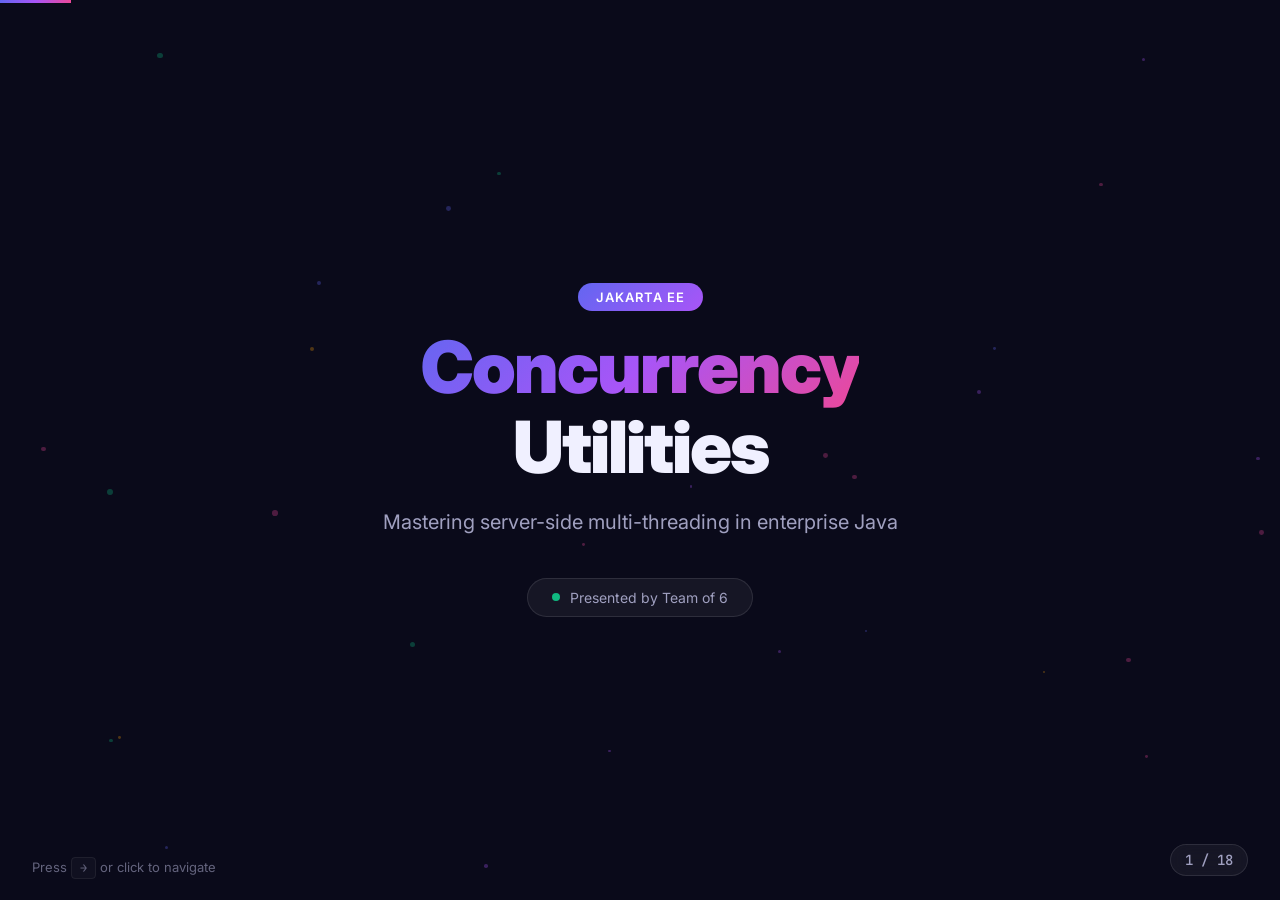
==== presentation/index.html @ 1af5ee8b "version2" ====
<!DOCTYPE html>
<html lang="en">
<head>
    <meta charset="UTF-8">
    <meta name="viewport" content="width=device-width, initial-scale=1.0">
    <title>Jakarta Concurrency Utilities — Presentation</title>
    <link href="https://fonts.googleapis.com/css2?family=Inter:wght@300;400;500;600;700;800;900&family=JetBrains+Mono:wght@400;500;600&display=swap" rel="stylesheet">
    <link rel="stylesheet" href="styles.css">
</head>
<body>

<!-- ========== SLIDE NAVIGATION ========== -->
<div class="progress-bar" id="progressBar"></div>
<div class="slide-counter" id="slideCounter">1 / 18</div>
<div class="nav-hint" id="navHint">Press <kbd>→</kbd> or click to navigate</div>

<!-- ========== SLIDES CONTAINER ========== -->
<div class="slides-wrapper" id="slidesWrapper">

    <!-- ==================== SLIDE 1: TITLE ==================== -->
    <section class="slide slide-title active" data-bg="dark">
        <div class="particle-bg" id="particles"></div>
        <div class="slide-content center-content">
            <div class="badge animate-pop">Jakarta EE</div>
            <h1 class="hero-title animate-slide-up">
                <span class="gradient-text">Concurrency</span>
                <br>Utilities
            </h1>
            <p class="subtitle animate-fade-in">Mastering server-side multi-threading in enterprise Java</p>
            <div class="team-badge animate-fade-in-delay">
                <span class="pulse-dot"></span>
                Presented by Team of 6
            </div>
        </div>
    </section>

    <!-- ==================== SLIDE 2: AGENDA ==================== -->
    <section class="slide" data-bg="dark">
        <div class="slide-content">
            <h2 class="section-title">📋 What We'll Cover Today</h2>
            <div class="agenda-grid">
                <div class="agenda-item" style="--delay: 0.1s">
                    <div class="agenda-number">01</div>
                    <div class="agenda-text">
                        <strong>Introduction</strong>
                        <span>Why Jakarta Concurrency?</span>
                    </div>
                </div>
                <div class="agenda-item" style="--delay: 0.2s">
                    <div class="agenda-number">02</div>
                    <div class="agenda-text">
                        <strong>ManagedExecutorService</strong>
                        <span>Controlled async execution</span>
                    </div>
                </div>
                <div class="agenda-item" style="--delay: 0.3s">
                    <div class="agenda-number">03</div>
                    <div class="agenda-text">
                        <strong>ManagedScheduledExecutorService</strong>
                        <span>Scheduled & periodic tasks</span>
                    </div>
                </div>
                <div class="agenda-item" style="--delay: 0.4s">
                    <div class="agenda-number">04</div>
                    <div class="agenda-text">
                        <strong>Async & Scheduled Tasks</strong>
                        <span>Real patterns & examples</span>
                    </div>
                </div>
                <div class="agenda-item" style="--delay: 0.5s">
                    <div class="agenda-number">05</div>
                    <div class="agenda-text">
                        <strong>Secure Thread Management</strong>
                        <span>Safety on the server</span>
                    </div>
                </div>
                <div class="agenda-item" style="--delay: 0.6s">
                    <div class="agenda-number">06</div>
                    <div class="agenda-text">
                        <strong>Use Cases</strong>
                        <span>Batch, notifications & more</span>
                    </div>
                </div>
            </div>
        </div>
    </section>

    <!-- ==================== SLIDE 3: THE PROBLEM ==================== -->
    <section class="slide" data-bg="gradient-red">
        <div class="slide-content center-content">
            <div class="emoji-large">🚫</div>
            <h2 class="section-title">The Problem</h2>
            <div class="callout-box danger">
                <h3>Why can't we just use <code>new Thread()</code>?</h3>
                <p>In a Jakarta EE server, creating raw threads is <strong>dangerous</strong>. The server has no control over them — no security context, no transaction propagation, no lifecycle management.</p>
            </div>
            <div class="comparison-row">
                <div class="comparison-card bad">
                    <div class="card-icon">💀</div>
                    <h4>Raw Threads</h4>
                    <ul>
                        <li>No security context</li>
                        <li>No JNDI access</li>
                        <li>Memory leaks</li>
                        <li>Uncontrolled lifecycle</li>
                    </ul>
                </div>
                <div class="comparison-card good">
                    <div class="card-icon">✅</div>
                    <h4>Jakarta Concurrency</h4>
                    <ul>
                        <li>Container-managed</li>
                        <li>Context propagation</li>
                        <li>Secure & monitored</li>
                        <li>Resource pooling</li>
                    </ul>
                </div>
            </div>
        </div>
    </section>

    <!-- ==================== SLIDE 4: WHAT IS JAKARTA CONCURRENCY ==================== -->
    <section class="slide" data-bg="dark">
        <div class="slide-content">
            <div class="badge">Section 01</div>
            <h2 class="section-title">What is Jakarta Concurrency?</h2>
            <div class="info-grid">
                <div class="info-card glass">
                    <div class="card-icon">📦</div>
                    <h3>Part of Jakarta EE</h3>
                    <p>A standardized API (formerly JSR 236) that provides concurrency utilities specifically designed for enterprise server applications.</p>
                </div>
                <div class="info-card glass">
                    <div class="card-icon">🧵</div>
                    <h3>Container-Managed</h3>
                    <p>All threads are created and supervised by the application server. The container controls thread pools, lifecycle, and context propagation.</p>
                </div>
                <div class="info-card glass">
                    <div class="card-icon">🔗</div>
                    <h3>Context-Aware</h3>
                    <p>Threads automatically inherit the security context, JNDI namespace, class loader, and other enterprise contexts from the calling thread.</p>
                </div>
            </div>
            <div class="key-point">
                <span class="key-icon">💡</span>
                <span>Think of it as <strong>java.util.concurrent</strong> — but redesigned for enterprise servers.</span>
            </div>
        </div>
    </section>

    <!-- ==================== SLIDE 5: THE 4 MAIN COMPONENTS ==================== -->
    <section class="slide" data-bg="dark">
        <div class="slide-content">
            <h2 class="section-title">The 4 Core Managed Objects</h2>
            <div class="four-grid">
                <div class="component-card" style="--accent: #6366f1">
                    <div class="component-icon">⚡</div>
                    <h3>ManagedExecutorService</h3>
                    <p>Submit async tasks (Runnable / Callable)</p>
                </div>
                <div class="component-card" style="--accent: #f59e0b">
                    <div class="component-icon">⏰</div>
                    <h3>ManagedScheduledExecutorService</h3>
                    <p>Schedule tasks with delays or at fixed rates</p>
                </div>
                <div class="component-card" style="--accent: #10b981">
                    <div class="component-icon">🏭</div>
                    <h3>ManagedThreadFactory</h3>
                    <p>Create container-managed threads</p>
                </div>
                <div class="component-card" style="--accent: #ec4899">
                    <div class="component-icon">🧩</div>
                    <h3>ContextService</h3>
                    <p>Capture & propagate contexts to threads</p>
                </div>
            </div>
        </div>
    </section>

    <!-- ==================== SLIDE 6: ManagedExecutorService EXPLAINED ==================== -->
    <section class="slide" data-bg="gradient-blue">
        <div class="slide-content">
            <div class="badge">Section 02</div>
            <h2 class="section-title">ManagedExecutorService</h2>
            <div class="split-layout">
                <div class="split-left">
                    <h3>📖 What is it?</h3>
                    <p>A managed version of <code>java.util.concurrent.ExecutorService</code> that the container provides. It executes tasks asynchronously while preserving the enterprise context.</p>
                    <div class="feature-list">
                        <div class="feature-item"><span class="check">✓</span> Inject with <code>@Resource</code></div>
                        <div class="feature-item"><span class="check">✓</span> Submit Runnable & Callable tasks</div>
                        <div class="feature-item"><span class="check">✓</span> Returns <code>Future&lt;T&gt;</code> for results</div>
                        <div class="feature-item"><span class="check">✓</span> Container handles thread lifecycle</div>
                    </div>
                </div>
                <div class="split-right">
                    <div class="code-window">
                        <div class="code-header">
                            <span class="dot red"></span>
                            <span class="dot yellow"></span>
                            <span class="dot green"></span>
                            <span class="code-title">OrderService.java</span>
                        </div>
                        <pre><code><span class="kw">@Stateless</span>
<span class="kw">public class</span> <span class="cls">OrderService</span> {

  <span class="kw">@Resource</span>
  <span class="typ">ManagedExecutorService</span> executor;

  <span class="kw">public void</span> <span class="fn">placeOrder</span>(<span class="typ">Order</span> order) {
    <span class="cmt">// Save order synchronously</span>
    orderRepo.save(order);

    <span class="cmt">// Fire-and-forget email</span>
    executor.<span class="fn">submit</span>(() -> {
      emailService.<span class="fn">send</span>(
        order.getEmail(),
        <span class="str">"Order Confirmed! 🎉"</span>
      );
    });
  }
}</code></pre>
                    </div>
                </div>
            </div>
        </div>
    </section>

    <!-- ==================== SLIDE 7: CREATIVE EXAMPLE - PIZZA TRACKER ==================== -->
    <section class="slide" data-bg="dark">
        <div class="slide-content">
            <h2 class="section-title">🍕 Creative Example: Pizza Order Tracker</h2>
            <p class="slide-subtitle">Imagine a pizza delivery app — when a customer orders, multiple things happen <em>at the same time</em>:</p>
            <div class="pipeline-visual">
                <div class="pipeline-step" style="--step-color: #f59e0b">
                    <div class="step-icon">🧾</div>
                    <div class="step-label">Save Order</div>
                    <div class="step-type">Main Thread</div>
                </div>
                <div class="pipeline-arrow">→</div>
                <div class="pipeline-step" style="--step-color: #6366f1">
                    <div class="step-icon">📧</div>
                    <div class="step-label">Send Email</div>
                    <div class="step-type">Async Thread 1</div>
                </div>
                <div class="pipeline-step" style="--step-color: #10b981">
                    <div class="step-icon">📱</div>
                    <div class="step-label">Push Notification</div>
                    <div class="step-type">Async Thread 2</div>
                </div>
                <div class="pipeline-step" style="--step-color: #ec4899">
                    <div class="step-icon">🧑‍🍳</div>
                    <div class="step-label">Notify Kitchen</div>
                    <div class="step-type">Async Thread 3</div>
                </div>
            </div>
            <div class="code-window small">
                <div class="code-header">
                    <span class="dot red"></span><span class="dot yellow"></span><span class="dot green"></span>
                    <span class="code-title">PizzaOrderService.java</span>
                </div>
                <pre><code><span class="kw">@Resource</span> <span class="typ">ManagedExecutorService</span> executor;

<span class="kw">public void</span> <span class="fn">orderPizza</span>(<span class="typ">PizzaOrder</span> pizza) {
    orderRepo.<span class="fn">save</span>(pizza);  <span class="cmt">// ← synchronous</span>

    executor.<span class="fn">submit</span>(() -> emailService.<span class="fn">send</span>(pizza));     <span class="cmt">// 📧 async</span>
    executor.<span class="fn">submit</span>(() -> pushService.<span class="fn">notify</span>(pizza));    <span class="cmt">// 📱 async</span>
    executor.<span class="fn">submit</span>(() -> kitchenDisplay.<span class="fn">show</span>(pizza));  <span class="cmt">// 🧑‍🍳 async</span>
}</code></pre>
            </div>
        </div>
    </section>

    <!-- ==================== SLIDE 8: ManagedScheduledExecutorService ==================== -->
    <section class="slide" data-bg="gradient-purple">
        <div class="slide-content">
            <div class="badge">Section 03</div>
            <h2 class="section-title">ManagedScheduledExecutorService</h2>
            <div class="split-layout">
                <div class="split-left">
                    <h3>📖 What is it?</h3>
                    <p>Extends <code>ManagedExecutorService</code> to add scheduling capabilities. You can run tasks after a delay or repeat them at fixed intervals — all container-managed.</p>
                    <div class="feature-list">
                        <div class="feature-item"><span class="check">✓</span> <code>schedule()</code> — run once after delay</div>
                        <div class="feature-item"><span class="check">✓</span> <code>scheduleAtFixedRate()</code> — repeat every N units</div>
                        <div class="feature-item"><span class="check">✓</span> <code>scheduleWithFixedDelay()</code> — delay between runs</div>
                        <div class="feature-item"><span class="check">✓</span> Returns <code>ScheduledFuture&lt;T&gt;</code></div>
                    </div>
                </div>
                <div class="split-right">
                    <div class="code-window">
                        <div class="code-header">
                            <span class="dot red"></span><span class="dot yellow"></span><span class="dot green"></span>
                            <span class="code-title">HealthCheckService.java</span>
                        </div>
                        <pre><code><span class="kw">@Singleton</span>
<span class="kw">@Startup</span>
<span class="kw">public class</span> <span class="cls">HealthCheckService</span> {

  <span class="kw">@Resource</span>
  <span class="typ">ManagedScheduledExecutorService</span>
      scheduler;

  <span class="kw">@PostConstruct</span>
  <span class="kw">public void</span> <span class="fn">init</span>() {
    scheduler.<span class="fn">scheduleAtFixedRate</span>(
      () -> {
        <span class="typ">boolean</span> ok = db.<span class="fn">ping</span>();
        log.<span class="fn">info</span>(<span class="str">"DB alive: "</span> + ok);
      },
      <span class="num">0</span>, <span class="num">30</span>, <span class="typ">TimeUnit</span>.SECONDS
    );
  }
}</code></pre>
                    </div>
                </div>
            </div>
        </div>
    </section>

    <!-- ==================== SLIDE 9: CREATIVE EXAMPLE - STOCK TICKER ==================== -->
    <section class="slide" data-bg="dark">
        <div class="slide-content">
            <h2 class="section-title">📈 Creative Example: Real-Time Stock Ticker</h2>
            <p class="slide-subtitle">Imagine building a stock price dashboard that refreshes every 5 seconds:</p>
            <div class="ticker-demo">
                <div class="ticker-row">
                    <span class="ticker-symbol">AAPL</span>
                    <span class="ticker-price up">$189.42</span>
                    <span class="ticker-change up">▲ +2.31%</span>
                </div>
                <div class="ticker-row">
                    <span class="ticker-symbol">GOOGL</span>
                    <span class="ticker-price down">$141.80</span>
                    <span class="ticker-change down">▼ -0.45%</span>
                </div>
                <div class="ticker-row">
                    <span class="ticker-symbol">MSFT</span>
                    <span class="ticker-price up">$378.91</span>
                    <span class="ticker-change up">▲ +1.12%</span>
                </div>
            </div>
            <div class="code-window small">
                <div class="code-header">
                    <span class="dot red"></span><span class="dot yellow"></span><span class="dot green"></span>
                    <span class="code-title">StockTickerService.java</span>
                </div>
                <pre><code><span class="kw">@Resource</span> <span class="typ">ManagedScheduledExecutorService</span> scheduler;

<span class="kw">@PostConstruct</span>
<span class="kw">public void</span> <span class="fn">startTicker</span>() {
    scheduler.<span class="fn">scheduleAtFixedRate</span>(() -> {
        <span class="typ">List</span>&lt;<span class="typ">StockPrice</span>&gt; prices = stockApi.<span class="fn">fetchLatest</span>();
        wsEndpoint.<span class="fn">broadcastToClients</span>(prices);  <span class="cmt">// Push via WebSocket</span>
    }, <span class="num">0</span>, <span class="num">5</span>, <span class="typ">TimeUnit</span>.SECONDS);  <span class="cmt">// ⏰ Every 5 seconds</span>
}</code></pre>
            </div>
        </div>
    </section>

    <!-- ==================== SLIDE 10: ASYNC TASKS ==================== -->
    <section class="slide" data-bg="gradient-green">
        <div class="slide-content">
            <div class="badge">Section 04</div>
            <h2 class="section-title">Asynchronous Tasks</h2>
            <div class="concept-visual">
                <div class="concept-box">
                    <h3>🔥 Fire-and-Forget</h3>
                    <p>Submit a task and don't wait for the result. Perfect for logging, emails, analytics.</p>
                    <div class="mini-code">
                        <code>executor.<span class="fn">submit</span>(() -> sendEmail());</code>
                    </div>
                </div>
                <div class="concept-box">
                    <h3>📬 Future-Based</h3>
                    <p>Submit a task and get a <code>Future&lt;T&gt;</code> to check the result later.</p>
                    <div class="mini-code">
                        <code><span class="typ">Future</span>&lt;<span class="typ">Report</span>&gt; f = executor.<span class="fn">submit</span>(() -> generateReport());<br><span class="typ">Report</span> r = f.<span class="fn">get</span>();  <span class="cmt">// blocks until ready</span></code>
                    </div>
                </div>
                <div class="concept-box">
                    <h3>🔗 CompletableFuture</h3>
                    <p>Chain multiple async operations in a pipeline.</p>
                    <div class="mini-code">
                        <code>executor.<span class="fn">supplyAsync</span>(() -> fetchData())<br>  .<span class="fn">thenApply</span>(data -> transform(data))<br>  .<span class="fn">thenAccept</span>(result -> save(result));</code>
                    </div>
                </div>
            </div>
        </div>
    </section>

    <!-- ==================== SLIDE 11: SCHEDULED TASKS ==================== -->
    <section class="slide" data-bg="dark">
        <div class="slide-content">
            <h2 class="section-title">⏰ Scheduled Tasks — The Patterns</h2>
            <div class="schedule-patterns">
                <div class="pattern-card">
                    <div class="pattern-header">
                        <span class="pattern-icon">⏳</span>
                        <h3>One-Time Delay</h3>
                    </div>
                    <div class="pattern-timeline">
                        <div class="timeline-point start">Now</div>
                        <div class="timeline-gap">— 10 min delay —</div>
                        <div class="timeline-point end">▶ Execute!</div>
                    </div>
                    <div class="mini-code"><code>scheduler.<span class="fn">schedule</span>(task, <span class="num">10</span>, MINUTES);</code></div>
                </div>
                <div class="pattern-card">
                    <div class="pattern-header">
                        <span class="pattern-icon">🔄</span>
                        <h3>Fixed Rate</h3>
                    </div>
                    <div class="pattern-timeline">
                        <div class="timeline-point start">▶</div>
                        <div class="timeline-gap">30s</div>
                        <div class="timeline-point">▶</div>
                        <div class="timeline-gap">30s</div>
                        <div class="timeline-point">▶</div>
                        <div class="timeline-gap">30s</div>
                        <div class="timeline-point end">▶ …</div>
                    </div>
                    <div class="mini-code"><code>scheduler.<span class="fn">scheduleAtFixedRate</span>(task, <span class="num">0</span>, <span class="num">30</span>, SECONDS);</code></div>
                </div>
                <div class="pattern-card">
                    <div class="pattern-header">
                        <span class="pattern-icon">⏸️</span>
                        <h3>Fixed Delay</h3>
                    </div>
                    <div class="pattern-timeline">
                        <div class="timeline-point start">▶ done</div>
                        <div class="timeline-gap">10s wait</div>
                        <div class="timeline-point">▶ done</div>
                        <div class="timeline-gap">10s wait</div>
                        <div class="timeline-point end">▶ …</div>
                    </div>
                    <div class="mini-code"><code>scheduler.<span class="fn">scheduleWithFixedDelay</span>(task, <span class="num">0</span>, <span class="num">10</span>, SECONDS);</code></div>
                </div>
            </div>
        </div>
    </section>

    <!-- ==================== SLIDE 12: CREATIVE EXAMPLE - SOCIAL MEDIA ==================== -->
    <section class="slide" data-bg="dark">
        <div class="slide-content">
            <h2 class="section-title">💬 Creative Example: Social Media Notifications</h2>
            <p class="slide-subtitle">A social media platform that batches notifications and sends digest emails every hour:</p>
            <div class="social-demo">
                <div class="notification-stack">
                    <div class="notif-item"><span>❤️</span> Alice liked your post</div>
                    <div class="notif-item"><span>💬</span> Bob commented on your photo</div>
                    <div class="notif-item"><span>👤</span> Charlie started following you</div>
                    <div class="notif-item"><span>🔄</span> Diana shared your story</div>
                </div>
                <div class="batch-arrow">📦 Batch every hour →</div>
                <div class="digest-email">
                    <div class="email-header">📧 Your hourly digest</div>
                    <div class="email-body">You have 4 new interactions!</div>
                </div>
            </div>
            <div class="code-window small">
                <div class="code-header">
                    <span class="dot red"></span><span class="dot yellow"></span><span class="dot green"></span>
                    <span class="code-title">NotificationDigestService.java</span>
                </div>
                <pre><code><span class="kw">@Resource</span> <span class="typ">ManagedScheduledExecutorService</span> scheduler;

<span class="kw">@PostConstruct</span>
<span class="kw">public void</span> <span class="fn">init</span>() {
    scheduler.<span class="fn">scheduleAtFixedRate</span>(() -> {
        <span class="typ">Map</span>&lt;<span class="typ">User</span>, <span class="typ">List</span>&lt;<span class="typ">Notification</span>&gt;&gt; pending = notifRepo.<span class="fn">fetchUnsent</span>();
        pending.<span class="fn">forEach</span>((user, notifs) -> {
            emailService.<span class="fn">sendDigest</span>(user, notifs);
            notifRepo.<span class="fn">markAsSent</span>(notifs);
        });
    }, <span class="num">0</span>, <span class="num">1</span>, <span class="typ">TimeUnit</span>.HOURS);
}</code></pre>
            </div>
        </div>
    </section>

    <!-- ==================== SLIDE 13: SECURE THREAD MANAGEMENT ==================== -->
    <section class="slide" data-bg="gradient-orange">
        <div class="slide-content">
            <div class="badge">Section 05</div>
            <h2 class="section-title">🔒 Secure Thread Management</h2>
            <div class="security-visual">
                <div class="security-layer">
                    <h3>What Gets Propagated?</h3>
                    <div class="context-flow">
                        <div class="context-source">
                            <div class="ctx-label">Calling Thread</div>
                            <div class="ctx-items">
                                <span class="ctx-tag security">🔐 Security</span>
                                <span class="ctx-tag jndi">📂 JNDI</span>
                                <span class="ctx-tag classloader">📦 ClassLoader</span>
                                <span class="ctx-tag transaction">💰 Transaction*</span>
                            </div>
                        </div>
                        <div class="flow-arrow">➡️ Auto-propagated ➡️</div>
                        <div class="context-dest">
                            <div class="ctx-label">Managed Thread</div>
                            <div class="ctx-items">
                                <span class="ctx-tag security">🔐 Security ✓</span>
                                <span class="ctx-tag jndi">📂 JNDI ✓</span>
                                <span class="ctx-tag classloader">📦 ClassLoader ✓</span>
                                <span class="ctx-tag transaction dim">💰 New Transaction</span>
                            </div>
                        </div>
                    </div>
                    <div class="note-box">
                        ⚠️ <strong>Note:</strong> Transactions do NOT propagate — each async task gets its own transaction context. This is by design for data integrity!
                    </div>
                </div>
            </div>
        </div>
    </section>

    <!-- ==================== SLIDE 14: CONTEXT SERVICE ==================== -->
    <section class="slide" data-bg="dark">
        <div class="slide-content">
            <h2 class="section-title">🧩 ContextService — Manual Context Capture</h2>
            <p class="slide-subtitle">Sometimes you need to explicitly capture context — for example, when passing lambdas to non-managed executors:</p>
            <div class="split-layout">
                <div class="split-left">
                    <div class="info-card glass">
                        <h3>How it works</h3>
                        <ol class="step-list">
                            <li><strong>Capture</strong> — Create a contextual proxy of your task</li>
                            <li><strong>Pass</strong> — Hand the proxy to any executor</li>
                            <li><strong>Execute</strong> — The proxy restores context before running</li>
                        </ol>
                    </div>
                </div>
                <div class="split-right">
                    <div class="code-window">
                        <div class="code-header">
                            <span class="dot red"></span><span class="dot yellow"></span><span class="dot green"></span>
                            <span class="code-title">ContextExample.java</span>
                        </div>
                        <pre><code><span class="kw">@Resource</span>
<span class="typ">ContextService</span> ctxService;

<span class="kw">public void</span> <span class="fn">process</span>() {
  <span class="typ">Runnable</span> task = () -> {
    <span class="cmt">// needs security context!</span>
    auditLog.<span class="fn">record</span>(
      <span class="str">"Action by: "</span> +
      ctx.<span class="fn">getCallerPrincipal</span>()
    );
  };

  <span class="cmt">// Wrap with context</span>
  <span class="typ">Runnable</span> ctxTask = ctxService
    .<span class="fn">contextualRunnable</span>(task);

  someExternalExecutor
    .<span class="fn">submit</span>(ctxTask); <span class="cmt">// ✅ Safe!</span>
}</code></pre>
                    </div>
                </div>
            </div>
        </div>
    </section>

    <!-- ==================== SLIDE 15: MANAGED THREAD FACTORY ==================== -->
    <section class="slide" data-bg="dark">
        <div class="slide-content">
            <h2 class="section-title">🏭 ManagedThreadFactory</h2>
            <p class="slide-subtitle">Need to create individual threads? Use the factory — it creates container-aware threads:</p>
            <div class="code-window">
                <div class="code-header">
                    <span class="dot red"></span><span class="dot yellow"></span><span class="dot green"></span>
                    <span class="code-title">LongPollingService.java</span>
                </div>
                <pre><code><span class="kw">@Resource</span>
<span class="typ">ManagedThreadFactory</span> threadFactory;

<span class="kw">public void</span> <span class="fn">startLongPolling</span>() {
    <span class="typ">Thread</span> pollingThread = threadFactory.<span class="fn">newThread</span>(() -> {
        <span class="kw">while</span> (!Thread.<span class="fn">currentThread</span>().<span class="fn">isInterrupted</span>()) {
            <span class="typ">List</span>&lt;<span class="typ">Event</span>&gt; events = externalApi.<span class="fn">poll</span>();  <span class="cmt">// Long-polling</span>
            events.<span class="fn">forEach</span>(e -> eventBus.<span class="fn">publish</span>(e));
        }
    });
    pollingThread.<span class="fn">setName</span>(<span class="str">"external-api-poller"</span>);
    pollingThread.<span class="fn">start</span>();
}

<span class="cmt">// ✅ Thread has JNDI, security context, and classloader</span>
<span class="cmt">// ✅ Container can monitor and shut down this thread</span></code></pre>
            </div>
        </div>
    </section>

    <!-- ==================== SLIDE 16: USE CASES ==================== -->
    <section class="slide" data-bg="gradient-teal">
        <div class="slide-content">
            <div class="badge">Section 06</div>
            <h2 class="section-title">Real-World Use Cases</h2>
            <div class="usecase-grid">
                <div class="usecase-card">
                    <div class="usecase-icon">📦</div>
                    <h3>Batch Processing</h3>
                    <p>Process thousands of invoices at the end of the month. Split work across multiple managed threads for parallel execution.</p>
                    <div class="mini-code">
                        <code>invoices.<span class="fn">parallelStream</span>().<span class="fn">forEach</span>(inv -><br>&nbsp;&nbsp;executor.<span class="fn">submit</span>(() -> process(inv)));</code>
                    </div>
                </div>
                <div class="usecase-card">
                    <div class="usecase-icon">🔔</div>
                    <h3>Notifications</h3>
                    <p>Send push notifications, SMS, or emails without blocking the user's HTTP request thread.</p>
                    <div class="mini-code">
                        <code>executor.<span class="fn">submit</span>(() -><br>&nbsp;&nbsp;pushService.<span class="fn">send</span>(userId, message));</code>
                    </div>
                </div>
                <div class="usecase-card">
                    <div class="usecase-icon">🔄</div>
                    <h3>Long-Running Tasks</h3>
                    <p>PDF generation, video transcoding, report building — offload to background threads and notify when done.</p>
                    <div class="mini-code">
                        <code><span class="typ">Future</span>&lt;<span class="typ">File</span>&gt; pdf = executor.<span class="fn">submit</span>(<br>&nbsp;&nbsp;() -> pdfEngine.<span class="fn">generate</span>(data));</code>
                    </div>
                </div>
            </div>
        </div>
    </section>

    <!-- ==================== SLIDE 17: CREATIVE EXAMPLE - E-COMMERCE ==================== -->
    <section class="slide" data-bg="dark">
        <div class="slide-content">
            <h2 class="section-title">🛒 Full Example: E-Commerce Order Pipeline</h2>
            <p class="slide-subtitle">Combining everything — a real-world e-commerce backend using Jakarta Concurrency:</p>
            <div class="code-window">
                <div class="code-header">
                    <span class="dot red"></span><span class="dot yellow"></span><span class="dot green"></span>
                    <span class="code-title">ECommerceOrderPipeline.java</span>
                </div>
                <pre><code><span class="kw">@Stateless</span>
<span class="kw">public class</span> <span class="cls">ECommerceOrderPipeline</span> {

    <span class="kw">@Resource</span> <span class="typ">ManagedExecutorService</span> executor;
    <span class="kw">@Resource</span> <span class="typ">ManagedScheduledExecutorService</span> scheduler;

    <span class="kw">public void</span> <span class="fn">processOrder</span>(<span class="typ">Order</span> order) {
        <span class="cmt">// 1. Save order (sync)</span>
        orderRepo.<span class="fn">save</span>(order);

        <span class="cmt">// 2. Fire parallel async tasks</span>
        <span class="typ">Future</span>&lt;<span class="typ">Invoice</span>&gt; invoice = executor.<span class="fn">submit</span>(() -> billing.<span class="fn">createInvoice</span>(order));
        executor.<span class="fn">submit</span>(() -> emailService.<span class="fn">sendConfirmation</span>(order));
        executor.<span class="fn">submit</span>(() -> inventory.<span class="fn">reserve</span>(order.getItems()));
        executor.<span class="fn">submit</span>(() -> analytics.<span class="fn">trackPurchase</span>(order));

        <span class="cmt">// 3. Schedule delivery status check in 2 hours</span>
        scheduler.<span class="fn">schedule</span>(
            () -> deliveryService.<span class="fn">checkStatus</span>(order.getId()),
            <span class="num">2</span>, <span class="typ">TimeUnit</span>.HOURS
        );
    }
}</code></pre>
            </div>
            <div class="key-point">
                <span class="key-icon">🎯</span>
                <span>One method, multiple concerns — all handled safely and efficiently by the container!</span>
            </div>
        </div>
    </section>

    <!-- ==================== SLIDE 18: SUMMARY & THANK YOU ==================== -->
    <section class="slide slide-title" data-bg="dark">
        <div class="particle-bg" id="particles2"></div>
        <div class="slide-content center-content">
            <h2 class="section-title">Key Takeaways</h2>
            <div class="takeaway-grid">
                <div class="takeaway-item">
                    <span class="takeaway-icon">🚫</span>
                    <span>Never use raw <code>new Thread()</code> in Jakarta EE</span>
                </div>
                <div class="takeaway-item">
                    <span class="takeaway-icon">⚡</span>
                    <span>Use <code>ManagedExecutorService</code> for async tasks</span>
                </div>
                <div class="takeaway-item">
                    <span class="takeaway-icon">⏰</span>
                    <span>Use <code>ManagedScheduledExecutorService</code> for timed tasks</span>
                </div>
                <div class="takeaway-item">
                    <span class="takeaway-icon">🔒</span>
                    <span>Context (security, JNDI) is auto-propagated</span>
                </div>
                <div class="takeaway-item">
                    <span class="takeaway-icon">🎯</span>
                    <span>Perfect for batch, notifications & long processes</span>
                </div>
            </div>
            <div class="thank-you-section">
                <h1 class="hero-title">
                    <span class="gradient-text">Thank You!</span>
                </h1>
                <p class="subtitle">Questions? 🤔</p>
            </div>
        </div>
    </section>

</div>

<script src="script.js"></script>
</body>
</html>
---- presentation/styles.css ----
/* ========== RESET & BASE ========== */
*, *::before, *::after {
    margin: 0;
    padding: 0;
    box-sizing: border-box;
}

:root {
    --bg-primary: #0a0a1a;
    --bg-secondary: #111128;
    --text-primary: #f0f0ff;
    --text-secondary: #a0a0c0;
    --accent-blue: #6366f1;
    --accent-purple: #a855f7;
    --accent-green: #10b981;
    --accent-orange: #f59e0b;
    --accent-red: #ef4444;
    --accent-pink: #ec4899;
    --accent-teal: #14b8a6;
    --glass-bg: rgba(255, 255, 255, 0.05);
    --glass-border: rgba(255, 255, 255, 0.1);
    --code-bg: #1a1a2e;
    --radius: 16px;
    --radius-sm: 8px;
}

html, body {
    width: 100%;
    height: 100%;
    overflow: hidden;
    font-family: 'Inter', -apple-system, BlinkMacSystemFont, sans-serif;
    background: var(--bg-primary);
    color: var(--text-primary);
    -webkit-font-smoothing: antialiased;
}

/* ========== PROGRESS BAR ========== */
.progress-bar {
    position: fixed;
    top: 0;
    left: 0;
    height: 3px;
    background: linear-gradient(90deg, var(--accent-blue), var(--accent-purple), var(--accent-pink));
    z-index: 1000;
    transition: width 0.4s cubic-bezier(0.22, 1, 0.36, 1);
}

.slide-counter {
    position: fixed;
    bottom: 24px;
    right: 32px;
    font-size: 14px;
    font-weight: 500;
    color: var(--text-secondary);
    z-index: 1000;
    font-family: 'JetBrains Mono', monospace;
    background: var(--glass-bg);
    padding: 6px 14px;
    border-radius: 20px;
    border: 1px solid var(--glass-border);
    backdrop-filter: blur(10px);
}

.nav-hint {
    position: fixed;
    bottom: 24px;
    left: 32px;
    font-size: 13px;
    color: var(--text-secondary);
    z-index: 1000;
    opacity: 0.6;
    transition: opacity 0.5s;
}

.nav-hint kbd {
    background: var(--glass-bg);
    border: 1px solid var(--glass-border);
    padding: 2px 8px;
    border-radius: 4px;
    font-family: 'JetBrains Mono', monospace;
    font-size: 12px;
}

/* ========== SLIDES WRAPPER ========== */
.slides-wrapper {
    width: 100%;
    height: 100%;
    position: relative;
}

.slide {
    position: absolute;
    top: 0;
    left: 0;
    width: 100%;
    height: 100%;
    display: flex;
    align-items: center;
    justify-content: center;
    opacity: 0;
    visibility: hidden;
    transition: opacity 0.6s ease, transform 0.6s ease;
    transform: translateX(60px);
    overflow-y: auto;
    padding: 60px 40px;
}

.slide.active {
    opacity: 1;
    visibility: visible;
    transform: translateX(0);
}

.slide.exit-left {
    opacity: 0;
    transform: translateX(-60px);
}

/* ========== BACKGROUNDS ========== */
.slide[data-bg="dark"] {
    background: var(--bg-primary);
}

.slide[data-bg="gradient-blue"] {
    background: linear-gradient(135deg, #0f0c29, #302b63, #24243e);
}

.slide[data-bg="gradient-purple"] {
    background: linear-gradient(135deg, #1a0a2e, #3b1d6e, #1a0a2e);
}

.slide[data-bg="gradient-green"] {
    background: linear-gradient(135deg, #0a1a0f, #0d3320, #0a1a0f);
}

.slide[data-bg="gradient-red"] {
    background: linear-gradient(135deg, #1a0a0a, #3b1010, #1a0a0a);
}

.slide[data-bg="gradient-orange"] {
    background: linear-gradient(135deg, #1a130a, #3b2510, #1a130a);
}

.slide[data-bg="gradient-teal"] {
    background: linear-gradient(135deg, #0a1a18, #0d332e, #0a1a18);
}

/* ========== PARTICLE BACKGROUND ========== */
.particle-bg {
    position: absolute;
    top: 0;
    left: 0;
    width: 100%;
    height: 100%;
    overflow: hidden;
    pointer-events: none;
}

.particle {
    position: absolute;
    width: 4px;
    height: 4px;
    background: var(--accent-blue);
    border-radius: 50%;
    opacity: 0.3;
    animation: floatParticle 8s infinite ease-in-out;
}

@keyframes floatParticle {
    0%, 100% { transform: translateY(0) translateX(0); opacity: 0.2; }
    25% { transform: translateY(-30px) translateX(15px); opacity: 0.5; }
    50% { transform: translateY(-60px) translateX(-10px); opacity: 0.3; }
    75% { transform: translateY(-30px) translateX(20px); opacity: 0.5; }
}

/* ========== SLIDE CONTENT ========== */
.slide-content {
    max-width: 1100px;
    width: 100%;
    z-index: 1;
}

.center-content {
    text-align: center;
    display: flex;
    flex-direction: column;
    align-items: center;
}

/* ========== TYPOGRAPHY ========== */
.badge {
    display: inline-block;
    background: linear-gradient(135deg, var(--accent-blue), var(--accent-purple));
    color: white;
    padding: 6px 18px;
    border-radius: 20px;
    font-size: 13px;
    font-weight: 600;
    letter-spacing: 1px;
    text-transform: uppercase;
    margin-bottom: 16px;
}

.hero-title {
    font-size: 72px;
    font-weight: 900;
    line-height: 1.1;
    margin-bottom: 20px;
    letter-spacing: -2px;
}

.gradient-text {
    background: linear-gradient(135deg, #6366f1, #a855f7, #ec4899);
    -webkit-background-clip: text;
    -webkit-text-fill-color: transparent;
    background-clip: text;
}

.section-title {
    font-size: 36px;
    font-weight: 800;
    margin-bottom: 32px;
    letter-spacing: -1px;
}

.subtitle {
    font-size: 20px;
    color: var(--text-secondary);
    max-width: 600px;
    line-height: 1.6;
}

.slide-subtitle {
    font-size: 16px;
    color: var(--text-secondary);
    margin-bottom: 32px;
    line-height: 1.6;
}

.emoji-large {
    font-size: 64px;
    margin-bottom: 16px;
}

/* ========== TEAM BADGE ========== */
.team-badge {
    display: flex;
    align-items: center;
    gap: 10px;
    margin-top: 40px;
    background: var(--glass-bg);
    border: 1px solid var(--glass-border);
    padding: 10px 24px;
    border-radius: 30px;
    font-size: 14px;
    color: var(--text-secondary);
}

.pulse-dot {
    width: 8px;
    height: 8px;
    background: var(--accent-green);
    border-radius: 50%;
    animation: pulse 2s infinite;
}

@keyframes pulse {
    0%, 100% { opacity: 1; box-shadow: 0 0 0 0 rgba(16, 185, 129, 0.4); }
    50% { opacity: 0.8; box-shadow: 0 0 0 8px rgba(16, 185, 129, 0); }
}

/* ========== ANIMATIONS ========== */
.animate-pop {
    animation: popIn 0.6s cubic-bezier(0.22, 1, 0.36, 1) both;
}

.animate-slide-up {
    animation: slideUp 0.8s cubic-bezier(0.22, 1, 0.36, 1) 0.2s both;
}

.animate-fade-in {
    animation: fadeIn 0.8s ease 0.5s both;
}

.animate-fade-in-delay {
    animation: fadeIn 0.8s ease 0.8s both;
}

@keyframes popIn {
    0% { transform: scale(0.8); opacity: 0; }
    100% { transform: scale(1); opacity: 1; }
}

@keyframes slideUp {
    0% { transform: translateY(40px); opacity: 0; }
    100% { transform: translateY(0); opacity: 1; }
}

@keyframes fadeIn {
    0% { opacity: 0; }
    100% { opacity: 1; }
}

/* ========== AGENDA GRID ========== */
.agenda-grid {
    display: grid;
    grid-template-columns: repeat(2, 1fr);
    gap: 16px;
    margin-top: 8px;
}

.agenda-item {
    display: flex;
    align-items: center;
    gap: 16px;
    padding: 20px 24px;
    background: var(--glass-bg);
    border: 1px solid var(--glass-border);
    border-radius: var(--radius);
    transition: all 0.3s;
    animation: slideUp 0.5s ease calc(var(--delay)) both;
}

.agenda-item:hover {
    background: rgba(255, 255, 255, 0.08);
    transform: translateY(-2px);
    border-color: var(--accent-blue);
}

.agenda-number {
    font-size: 28px;
    font-weight: 900;
    background: linear-gradient(135deg, var(--accent-blue), var(--accent-purple));
    -webkit-background-clip: text;
    -webkit-text-fill-color: transparent;
    background-clip: text;
    min-width: 48px;
}

.agenda-text {
    display: flex;
    flex-direction: column;
    gap: 4px;
}

.agenda-text strong {
    font-size: 16px;
    font-weight: 600;
}

.agenda-text span {
    font-size: 13px;
    color: var(--text-secondary);
}

/* ========== CALLOUT BOX ========== */
.callout-box {
    padding: 24px 32px;
    border-radius: var(--radius);
    margin-bottom: 32px;
    max-width: 700px;
    text-align: left;
}

.callout-box.danger {
    background: rgba(239, 68, 68, 0.1);
    border: 1px solid rgba(239, 68, 68, 0.3);
}

.callout-box h3 {
    font-size: 18px;
    margin-bottom: 8px;
}

.callout-box p {
    font-size: 15px;
    color: var(--text-secondary);
    line-height: 1.6;
}

.callout-box code {
    background: rgba(255, 255, 255, 0.1);
    padding: 2px 8px;
    border-radius: 4px;
    font-family: 'JetBrains Mono', monospace;
    font-size: 14px;
    color: var(--accent-red);
}

/* ========== COMPARISON CARDS ========== */
.comparison-row {
    display: flex;
    gap: 24px;
    max-width: 700px;
}

.comparison-card {
    flex: 1;
    padding: 24px;
    border-radius: var(--radius);
    text-align: left;
}

.comparison-card.bad {
    background: rgba(239, 68, 68, 0.08);
    border: 1px solid rgba(239, 68, 68, 0.2);
}

.comparison-card.good {
    background: rgba(16, 185, 129, 0.08);
    border: 1px solid rgba(16, 185, 129, 0.2);
}

.comparison-card .card-icon {
    font-size: 32px;
    margin-bottom: 8px;
}

.comparison-card h4 {
    font-size: 16px;
    font-weight: 700;
    margin-bottom: 12px;
}

.comparison-card ul {
    list-style: none;
    font-size: 14px;
    color: var(--text-secondary);
}

.comparison-card ul li {
    padding: 4px 0;
}

.comparison-card.bad ul li::before {
    content: "✗ ";
    color: var(--accent-red);
}

.comparison-card.good ul li::before {
    content: "✓ ";
    color: var(--accent-green);
}

/* ========== INFO GRID ========== */
.info-grid {
    display: grid;
    grid-template-columns: repeat(3, 1fr);
    gap: 20px;
    margin-bottom: 24px;
}

.info-card {
    padding: 28px 24px;
    border-radius: var(--radius);
    text-align: left;
}

.info-card.glass {
    background: var(--glass-bg);
    border: 1px solid var(--glass-border);
    backdrop-filter: blur(10px);
    transition: all 0.3s;
}

.info-card.glass:hover {
    background: rgba(255, 255, 255, 0.08);
    transform: translateY(-4px);
}

.info-card .card-icon {
    font-size: 36px;
    margin-bottom: 12px;
    display: block;
}

.info-card h3 {
    font-size: 18px;
    font-weight: 700;
    margin-bottom: 8px;
}

.info-card p {
    font-size: 14px;
    color: var(--text-secondary);
    line-height: 1.6;
}

/* ========== KEY POINT ========== */
.key-point {
    display: flex;
    align-items: center;
    gap: 12px;
    padding: 16px 24px;
    background: rgba(99, 102, 241, 0.1);
    border: 1px solid rgba(99, 102, 241, 0.2);
    border-radius: var(--radius);
    font-size: 15px;
    margin-top: 20px;
}

.key-icon {
    font-size: 24px;
}

/* ========== FOUR GRID (COMPONENTS) ========== */
.four-grid {
    display: grid;
    grid-template-columns: repeat(2, 1fr);
    gap: 20px;
}

.component-card {
    padding: 28px 24px;
    background: var(--glass-bg);
    border: 1px solid var(--glass-border);
    border-radius: var(--radius);
    border-left: 4px solid var(--accent, var(--accent-blue));
    transition: all 0.3s;
    text-align: left;
}

.component-card:hover {
    background: rgba(255, 255, 255, 0.08);
    transform: translateY(-4px);
}

.component-icon {
    font-size: 32px;
    margin-bottom: 8px;
}

.component-card h3 {
    font-size: 16px;
    font-weight: 700;
    margin-bottom: 6px;
    font-family: 'JetBrains Mono', monospace;
}

.component-card p {
    font-size: 14px;
    color: var(--text-secondary);
}

/* ========== SPLIT LAYOUT ========== */
.split-layout {
    display: grid;
    grid-template-columns: 1fr 1fr;
    gap: 32px;
    align-items: start;
}

.split-left h3 {
    font-size: 20px;
    font-weight: 700;
    margin-bottom: 12px;
}

.split-left p {
    font-size: 15px;
    color: var(--text-secondary);
    line-height: 1.7;
    margin-bottom: 20px;
}

.split-left code {
    background: rgba(255, 255, 255, 0.1);
    padding: 2px 6px;
    border-radius: 4px;
    font-family: 'JetBrains Mono', monospace;
    font-size: 13px;
    color: var(--accent-purple);
}

/* ========== FEATURE LIST ========== */
.feature-list {
    display: flex;
    flex-direction: column;
    gap: 10px;
}

.feature-item {
    display: flex;
    align-items: center;
    gap: 10px;
    font-size: 14px;
    color: var(--text-secondary);
}

.feature-item .check {
    color: var(--accent-green);
    font-weight: 700;
}

.feature-item code {
    background: rgba(255, 255, 255, 0.1);
    padding: 2px 6px;
    border-radius: 4px;
    font-family: 'JetBrains Mono', monospace;
    font-size: 12px;
    color: var(--accent-purple);
}

/* ========== CODE WINDOW ========== */
.code-window {
    background: var(--code-bg);
    border-radius: var(--radius);
    border: 1px solid var(--glass-border);
    overflow: hidden;
    box-shadow: 0 8px 32px rgba(0, 0, 0, 0.3);
}

.code-window.small {
    margin-top: 20px;
}

.code-header {
    display: flex;
    align-items: center;
    gap: 8px;
    padding: 12px 16px;
    background: rgba(0, 0, 0, 0.3);
    border-bottom: 1px solid var(--glass-border);
}

.dot {
    width: 12px;
    height: 12px;
    border-radius: 50%;
}

.dot.red { background: #ff5f56; }
.dot.yellow { background: #ffbd2e; }
.dot.green { background: #27c93f; }

.code-title {
    margin-left: 8px;
    font-size: 12px;
    color: var(--text-secondary);
    font-family: 'JetBrains Mono', monospace;
}

.code-window pre {
    padding: 20px;
    overflow-x: auto;
    font-size: 13px;
    line-height: 1.7;
}

.code-window code {
    font-family: 'JetBrains Mono', monospace;
    color: var(--text-primary);
}

.code-window .kw { color: #c792ea; font-weight: 600; }
.code-window .cls { color: #ffcb6b; font-weight: 600; }
.code-window .fn { color: #82aaff; }
.code-window .typ { color: #f78c6c; }
.code-window .str { color: #c3e88d; }
.code-window .num { color: #f78c6c; }
.code-window .cmt { color: #546e7a; font-style: italic; }

/* ========== PIPELINE VISUAL ========== */
.pipeline-visual {
    display: flex;
    align-items: center;
    justify-content: center;
    gap: 12px;
    margin-bottom: 24px;
    flex-wrap: wrap;
}

.pipeline-step {
    padding: 16px 20px;
    background: var(--glass-bg);
    border: 1px solid var(--glass-border);
    border-radius: var(--radius);
    text-align: center;
    border-top: 3px solid var(--step-color);
    min-width: 120px;
    transition: all 0.3s;
}

.pipeline-step:hover {
    transform: translateY(-4px);
    background: rgba(255, 255, 255, 0.08);
}

.step-icon {
    font-size: 28px;
    margin-bottom: 4px;
}

.step-label {
    font-size: 13px;
    font-weight: 600;
    margin-bottom: 2px;
}

.step-type {
    font-size: 11px;
    color: var(--text-secondary);
    font-family: 'JetBrains Mono', monospace;
}

.pipeline-arrow {
    font-size: 20px;
    color: var(--text-secondary);
}

/* ========== TICKER DEMO ========== */
.ticker-demo {
    max-width: 500px;
    margin: 0 auto 24px auto;
    background: var(--glass-bg);
    border: 1px solid var(--glass-border);
    border-radius: var(--radius);
    padding: 16px;
}

.ticker-row {
    display: flex;
    align-items: center;
    justify-content: space-between;
    padding: 12px 16px;
    border-radius: var(--radius-sm);
    transition: background 0.2s;
}

.ticker-row:hover {
    background: rgba(255, 255, 255, 0.05);
}

.ticker-symbol {
    font-family: 'JetBrains Mono', monospace;
    font-weight: 700;
    font-size: 16px;
    min-width: 80px;
}

.ticker-price {
    font-family: 'JetBrains Mono', monospace;
    font-size: 16px;
    font-weight: 600;
}

.ticker-price.up { color: var(--accent-green); }
.ticker-price.down { color: var(--accent-red); }

.ticker-change {
    font-family: 'JetBrains Mono', monospace;
    font-size: 13px;
    min-width: 80px;
    text-align: right;
}

.ticker-change.up { color: var(--accent-green); }
.ticker-change.down { color: var(--accent-red); }

/* ========== CONCEPT VISUAL ========== */
.concept-visual {
    display: grid;
    grid-template-columns: repeat(3, 1fr);
    gap: 20px;
}

.concept-box {
    padding: 24px;
    background: var(--glass-bg);
    border: 1px solid var(--glass-border);
    border-radius: var(--radius);
    text-align: left;
    transition: all 0.3s;
}

.concept-box:hover {
    background: rgba(255, 255, 255, 0.08);
    transform: translateY(-4px);
}

.concept-box h3 {
    font-size: 18px;
    font-weight: 700;
    margin-bottom: 8px;
}

.concept-box p {
    font-size: 14px;
    color: var(--text-secondary);
    line-height: 1.6;
    margin-bottom: 16px;
}

.concept-box code {
    background: rgba(255, 255, 255, 0.1);
    padding: 2px 6px;
    border-radius: 4px;
    font-family: 'JetBrains Mono', monospace;
    font-size: 12px;
    color: var(--accent-purple);
}

.mini-code {
    background: var(--code-bg);
    padding: 12px 16px;
    border-radius: var(--radius-sm);
    font-family: 'JetBrains Mono', monospace;
    font-size: 12px;
    line-height: 1.7;
    border: 1px solid var(--glass-border);
    overflow-x: auto;
}

.mini-code .fn { color: #82aaff; }
.mini-code .typ { color: #f78c6c; }
.mini-code .str { color: #c3e88d; }
.mini-code .num { color: #f78c6c; }
.mini-code .cmt { color: #546e7a; font-style: italic; }

/* ========== SCHEDULE PATTERNS ========== */
.schedule-patterns {
    display: grid;
    grid-template-columns: repeat(3, 1fr);
    gap: 20px;
}

.pattern-card {
    padding: 24px;
    background: var(--glass-bg);
    border: 1px solid var(--glass-border);
    border-radius: var(--radius);
    text-align: left;
}

.pattern-header {
    display: flex;
    align-items: center;
    gap: 10px;
    margin-bottom: 16px;
}

.pattern-icon {
    font-size: 28px;
}

.pattern-header h3 {
    font-size: 16px;
    font-weight: 700;
}

.pattern-timeline {
    display: flex;
    align-items: center;
    gap: 6px;
    margin-bottom: 16px;
    font-size: 12px;
    font-family: 'JetBrains Mono', monospace;
    color: var(--text-secondary);
    flex-wrap: wrap;
}

.timeline-point {
    background: rgba(99, 102, 241, 0.2);
    border: 1px solid rgba(99, 102, 241, 0.4);
    padding: 4px 8px;
    border-radius: 4px;
    color: var(--accent-blue);
    font-weight: 600;
}

.timeline-point.start { border-color: var(--accent-green); color: var(--accent-green); }
.timeline-point.end { border-color: var(--accent-orange); color: var(--accent-orange); }

.timeline-gap {
    color: var(--text-secondary);
    font-style: italic;
    font-size: 11px;
}

/* ========== SOCIAL DEMO ========== */
.social-demo {
    display: flex;
    align-items: center;
    justify-content: center;
    gap: 24px;
    margin-bottom: 24px;
    flex-wrap: wrap;
}

.notification-stack {
    display: flex;
    flex-direction: column;
    gap: 8px;
}

.notif-item {
    display: flex;
    align-items: center;
    gap: 10px;
    padding: 10px 16px;
    background: var(--glass-bg);
    border: 1px solid var(--glass-border);
    border-radius: var(--radius-sm);
    font-size: 13px;
    animation: slideInLeft 0.5s ease both;
}

.notif-item:nth-child(2) { animation-delay: 0.1s; }
.notif-item:nth-child(3) { animation-delay: 0.2s; }
.notif-item:nth-child(4) { animation-delay: 0.3s; }

@keyframes slideInLeft {
    from { transform: translateX(-20px); opacity: 0; }
    to { transform: translateX(0); opacity: 1; }
}

.batch-arrow {
    font-size: 14px;
    color: var(--accent-orange);
    font-weight: 600;
}

.digest-email {
    background: var(--glass-bg);
    border: 1px solid var(--glass-border);
    border-radius: var(--radius);
    overflow: hidden;
    min-width: 200px;
}

.email-header {
    padding: 10px 16px;
    background: rgba(99, 102, 241, 0.1);
    border-bottom: 1px solid var(--glass-border);
    font-size: 13px;
    font-weight: 600;
}

.email-body {
    padding: 16px;
    font-size: 13px;
    color: var(--text-secondary);
}

/* ========== SECURITY VISUAL ========== */
.security-layer {
    padding: 32px;
    background: var(--glass-bg);
    border: 1px solid var(--glass-border);
    border-radius: var(--radius);
}

.security-layer h3 {
    font-size: 20px;
    font-weight: 700;
    margin-bottom: 24px;
}

.context-flow {
    display: flex;
    align-items: center;
    justify-content: center;
    gap: 24px;
    margin-bottom: 24px;
    flex-wrap: wrap;
}

.context-source, .context-dest {
    padding: 24px;
    background: rgba(0, 0, 0, 0.3);
    border-radius: var(--radius);
    min-width: 240px;
}

.ctx-label {
    font-size: 14px;
    font-weight: 700;
    margin-bottom: 12px;
    text-align: center;
}

.ctx-items {
    display: flex;
    flex-direction: column;
    gap: 8px;
}

.ctx-tag {
    display: inline-block;
    padding: 6px 12px;
    border-radius: var(--radius-sm);
    font-size: 13px;
    font-weight: 500;
}

.ctx-tag.security { background: rgba(99, 102, 241, 0.15); border: 1px solid rgba(99, 102, 241, 0.3); }
.ctx-tag.jndi { background: rgba(245, 158, 11, 0.15); border: 1px solid rgba(245, 158, 11, 0.3); }
.ctx-tag.classloader { background: rgba(16, 185, 129, 0.15); border: 1px solid rgba(16, 185, 129, 0.3); }
.ctx-tag.transaction { background: rgba(236, 72, 153, 0.15); border: 1px solid rgba(236, 72, 153, 0.3); }
.ctx-tag.dim { opacity: 0.6; }

.flow-arrow {
    font-size: 16px;
    font-weight: 700;
    color: var(--accent-green);
}

.note-box {
    padding: 16px 20px;
    background: rgba(245, 158, 11, 0.1);
    border: 1px solid rgba(245, 158, 11, 0.3);
    border-radius: var(--radius-sm);
    font-size: 14px;
    color: var(--text-secondary);
    line-height: 1.6;
}

/* ========== STEP LIST ========== */
.step-list {
    list-style: none;
    counter-reset: steps;
}

.step-list li {
    counter-increment: steps;
    padding: 10px 0;
    font-size: 14px;
    color: var(--text-secondary);
    line-height: 1.6;
    border-bottom: 1px solid var(--glass-border);
}

.step-list li:last-child {
    border-bottom: none;
}

.step-list li::before {
    content: counter(steps) ". ";
    font-weight: 700;
    color: var(--accent-blue);
}

/* ========== USE CASE GRID ========== */
.usecase-grid {
    display: grid;
    grid-template-columns: repeat(3, 1fr);
    gap: 20px;
}

.usecase-card {
    padding: 28px 24px;
    background: var(--glass-bg);
    border: 1px solid var(--glass-border);
    border-radius: var(--radius);
    text-align: left;
    transition: all 0.3s;
}

.usecase-card:hover {
    background: rgba(255, 255, 255, 0.08);
    transform: translateY(-4px);
}

.usecase-icon {
    font-size: 36px;
    margin-bottom: 12px;
}

.usecase-card h3 {
    font-size: 18px;
    font-weight: 700;
    margin-bottom: 8px;
}

.usecase-card p {
    font-size: 14px;
    color: var(--text-secondary);
    line-height: 1.6;
    margin-bottom: 16px;
}

/* ========== TAKEAWAY GRID ========== */
.takeaway-grid {
    display: flex;
    flex-direction: column;
    gap: 12px;
    margin-bottom: 48px;
    max-width: 600px;
    width: 100%;
}

.takeaway-item {
    display: flex;
    align-items: center;
    gap: 14px;
    padding: 14px 20px;
    background: var(--glass-bg);
    border: 1px solid var(--glass-border);
    border-radius: var(--radius);
    font-size: 15px;
    text-align: left;
    transition: all 0.3s;
}

.takeaway-item:hover {
    background: rgba(255, 255, 255, 0.08);
    transform: translateX(8px);
}

.takeaway-icon {
    font-size: 24px;
}

.takeaway-item code {
    background: rgba(255, 255, 255, 0.1);
    padding: 2px 6px;
    border-radius: 4px;
    font-family: 'JetBrains Mono', monospace;
    font-size: 13px;
    color: var(--accent-purple);
}

.thank-you-section {
    margin-top: 16px;
}

/* ========== RESPONSIVE ========== */
@media (max-width: 900px) {
    .slide {
        padding: 40px 20px;
    }

    .hero-title {
        font-size: 48px;
    }

    .section-title {
        font-size: 28px;
    }

    .info-grid, .four-grid, .concept-visual, .schedule-patterns, .usecase-grid {
        grid-template-columns: 1fr;
    }

    .split-layout {
        grid-template-columns: 1fr;
    }

    .agenda-grid {
        grid-template-columns: 1fr;
    }

    .comparison-row {
        flex-direction: column;
    }

    .pipeline-visual {
        flex-direction: column;
    }

    .social-demo {
        flex-direction: column;
    }

    .context-flow {
        flex-direction: column;
    }
}
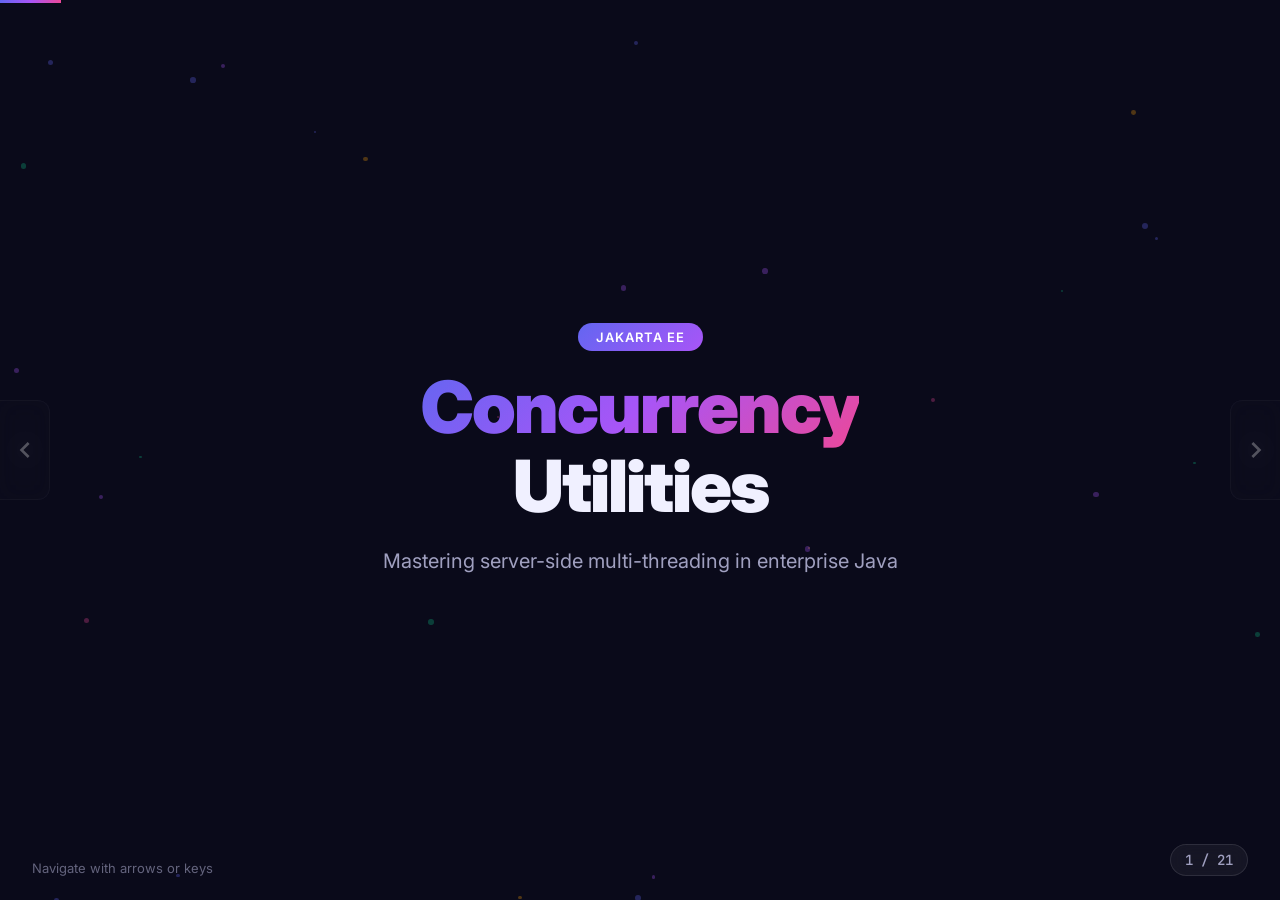
==== commit 67007492: "add examples" ====
--- a/presentation/index.html
+++ b/presentation/index.html
@@ -1,207 +1,262 @@
 <!DOCTYPE html>
 <html lang="en">
+
 <head>
     <meta charset="UTF-8">
     <meta name="viewport" content="width=device-width, initial-scale=1.0">
     <title>Jakarta Concurrency Utilities — Presentation</title>
-    <link href="https://fonts.googleapis.com/css2?family=Inter:wght@300;400;500;600;700;800;900&family=JetBrains+Mono:wght@400;500;600&display=swap" rel="stylesheet">
+    <link
+        href="https://fonts.googleapis.com/css2?family=Inter:wght@300;400;500;600;700;800;900&family=JetBrains+Mono:wght@400;500;600&display=swap"
+        rel="stylesheet">
     <link rel="stylesheet" href="styles.css">
 </head>
+
 <body>
 
-<!-- ========== SLIDE NAVIGATION ========== -->
-<div class="progress-bar" id="progressBar"></div>
-<div class="slide-counter" id="slideCounter">1 / 18</div>
-<div class="nav-hint" id="navHint">Press <kbd>→</kbd> or click to navigate</div>
-
-<!-- ========== SLIDES CONTAINER ========== -->
-<div class="slides-wrapper" id="slidesWrapper">
-
-    <!-- ==================== SLIDE 1: TITLE ==================== -->
-    <section class="slide slide-title active" data-bg="dark">
-        <div class="particle-bg" id="particles"></div>
-        <div class="slide-content center-content">
-            <div class="badge animate-pop">Jakarta EE</div>
-            <h1 class="hero-title animate-slide-up">
-                <span class="gradient-text">Concurrency</span>
-                <br>Utilities
-            </h1>
-            <p class="subtitle animate-fade-in">Mastering server-side multi-threading in enterprise Java</p>
-            <div class="team-badge animate-fade-in-delay">
-                <span class="pulse-dot"></span>
-                Presented by Team of 6
-            </div>
-        </div>
-    </section>
-
-    <!-- ==================== SLIDE 2: AGENDA ==================== -->
-    <section class="slide" data-bg="dark">
-        <div class="slide-content">
-            <h2 class="section-title">📋 What We'll Cover Today</h2>
-            <div class="agenda-grid">
-                <div class="agenda-item" style="--delay: 0.1s">
-                    <div class="agenda-number">01</div>
-                    <div class="agenda-text">
-                        <strong>Introduction</strong>
-                        <span>Why Jakarta Concurrency?</span>
-                    </div>
-                </div>
-                <div class="agenda-item" style="--delay: 0.2s">
-                    <div class="agenda-number">02</div>
-                    <div class="agenda-text">
-                        <strong>ManagedExecutorService</strong>
-                        <span>Controlled async execution</span>
-                    </div>
-                </div>
-                <div class="agenda-item" style="--delay: 0.3s">
-                    <div class="agenda-number">03</div>
-                    <div class="agenda-text">
-                        <strong>ManagedScheduledExecutorService</strong>
-                        <span>Scheduled & periodic tasks</span>
-                    </div>
-                </div>
-                <div class="agenda-item" style="--delay: 0.4s">
-                    <div class="agenda-number">04</div>
-                    <div class="agenda-text">
-                        <strong>Async & Scheduled Tasks</strong>
-                        <span>Real patterns & examples</span>
-                    </div>
-                </div>
-                <div class="agenda-item" style="--delay: 0.5s">
-                    <div class="agenda-number">05</div>
-                    <div class="agenda-text">
-                        <strong>Secure Thread Management</strong>
-                        <span>Safety on the server</span>
-                    </div>
-                </div>
-                <div class="agenda-item" style="--delay: 0.6s">
-                    <div class="agenda-number">06</div>
-                    <div class="agenda-text">
-                        <strong>Use Cases</strong>
-                        <span>Batch, notifications & more</span>
-                    </div>
-                </div>
-            </div>
-        </div>
-    </section>
-
-    <!-- ==================== SLIDE 3: THE PROBLEM ==================== -->
-    <section class="slide" data-bg="gradient-red">
-        <div class="slide-content center-content">
-            <div class="emoji-large">🚫</div>
-            <h2 class="section-title">The Problem</h2>
-            <div class="callout-box danger">
-                <h3>Why can't we just use <code>new Thread()</code>?</h3>
-                <p>In a Jakarta EE server, creating raw threads is <strong>dangerous</strong>. The server has no control over them — no security context, no transaction propagation, no lifecycle management.</p>
-            </div>
-            <div class="comparison-row">
-                <div class="comparison-card bad">
-                    <div class="card-icon">💀</div>
-                    <h4>Raw Threads</h4>
-                    <ul>
-                        <li>No security context</li>
-                        <li>No JNDI access</li>
-                        <li>Memory leaks</li>
-                        <li>Uncontrolled lifecycle</li>
-                    </ul>
-                </div>
-                <div class="comparison-card good">
-                    <div class="card-icon">✅</div>
-                    <h4>Jakarta Concurrency</h4>
-                    <ul>
-                        <li>Container-managed</li>
-                        <li>Context propagation</li>
-                        <li>Secure & monitored</li>
-                        <li>Resource pooling</li>
-                    </ul>
-                </div>
-            </div>
-        </div>
-    </section>
-
-    <!-- ==================== SLIDE 4: WHAT IS JAKARTA CONCURRENCY ==================== -->
-    <section class="slide" data-bg="dark">
-        <div class="slide-content">
-            <div class="badge">Section 01</div>
-            <h2 class="section-title">What is Jakarta Concurrency?</h2>
-            <div class="info-grid">
-                <div class="info-card glass">
-                    <div class="card-icon">📦</div>
-                    <h3>Part of Jakarta EE</h3>
-                    <p>A standardized API (formerly JSR 236) that provides concurrency utilities specifically designed for enterprise server applications.</p>
-                </div>
-                <div class="info-card glass">
-                    <div class="card-icon">🧵</div>
-                    <h3>Container-Managed</h3>
-                    <p>All threads are created and supervised by the application server. The container controls thread pools, lifecycle, and context propagation.</p>
-                </div>
-                <div class="info-card glass">
-                    <div class="card-icon">🔗</div>
-                    <h3>Context-Aware</h3>
-                    <p>Threads automatically inherit the security context, JNDI namespace, class loader, and other enterprise contexts from the calling thread.</p>
-                </div>
-            </div>
-            <div class="key-point">
-                <span class="key-icon">💡</span>
-                <span>Think of it as <strong>java.util.concurrent</strong> — but redesigned for enterprise servers.</span>
-            </div>
-        </div>
-    </section>
-
-    <!-- ==================== SLIDE 5: THE 4 MAIN COMPONENTS ==================== -->
-    <section class="slide" data-bg="dark">
-        <div class="slide-content">
-            <h2 class="section-title">The 4 Core Managed Objects</h2>
-            <div class="four-grid">
-                <div class="component-card" style="--accent: #6366f1">
-                    <div class="component-icon">⚡</div>
-                    <h3>ManagedExecutorService</h3>
-                    <p>Submit async tasks (Runnable / Callable)</p>
-                </div>
-                <div class="component-card" style="--accent: #f59e0b">
-                    <div class="component-icon">⏰</div>
-                    <h3>ManagedScheduledExecutorService</h3>
-                    <p>Schedule tasks with delays or at fixed rates</p>
-                </div>
-                <div class="component-card" style="--accent: #10b981">
-                    <div class="component-icon">🏭</div>
-                    <h3>ManagedThreadFactory</h3>
-                    <p>Create container-managed threads</p>
-                </div>
-                <div class="component-card" style="--accent: #ec4899">
-                    <div class="component-icon">🧩</div>
-                    <h3>ContextService</h3>
-                    <p>Capture & propagate contexts to threads</p>
-                </div>
-            </div>
-        </div>
-    </section>
-
-    <!-- ==================== SLIDE 6: ManagedExecutorService EXPLAINED ==================== -->
-    <section class="slide" data-bg="gradient-blue">
-        <div class="slide-content">
-            <div class="badge">Section 02</div>
-            <h2 class="section-title">ManagedExecutorService</h2>
-            <div class="split-layout">
-                <div class="split-left">
-                    <h3>📖 What is it?</h3>
-                    <p>A managed version of <code>java.util.concurrent.ExecutorService</code> that the container provides. It executes tasks asynchronously while preserving the enterprise context.</p>
-                    <div class="feature-list">
-                        <div class="feature-item"><span class="check">✓</span> Inject with <code>@Resource</code></div>
-                        <div class="feature-item"><span class="check">✓</span> Submit Runnable & Callable tasks</div>
-                        <div class="feature-item"><span class="check">✓</span> Returns <code>Future&lt;T&gt;</code> for results</div>
-                        <div class="feature-item"><span class="check">✓</span> Container handles thread lifecycle</div>
-                    </div>
-                </div>
-                <div class="split-right">
-                    <div class="code-window">
-                        <div class="code-header">
-                            <span class="dot red"></span>
-                            <span class="dot yellow"></span>
-                            <span class="dot green"></span>
-                            <span class="code-title">OrderService.java</span>
-                        </div>
-                        <pre><code><span class="kw">@Stateless</span>
+    <!-- ========== SLIDE NAVIGATION ========== -->
+    <div class="progress-bar" id="progressBar"></div>
+    <div class="slide-counter" id="slideCounter">1 / 21</div>
+    <div class="nav-hint" id="navHint">Navigate with arrows or keys</div>
+
+    <div class="side-nav left" id="prevBtn" title="Previous Slide">
+        <svg viewBox="0 0 24 24">
+            <path d="M15.41 7.41L14 6l-6 6 6 6 1.41-1.41L10.83 12z" />
+        </svg>
+    </div>
+    <div class="side-nav right" id="nextBtn" title="Next Slide">
+        <svg viewBox="0 0 24 24">
+            <path d="M10 6L8.59 7.41 13.17 12l-4.58 4.59L10 18l6-6z" />
+        </svg>
+    </div>
+
+    <!-- ========== SLIDES CONTAINER ========== -->
+    <div class="slides-wrapper" id="slidesWrapper">
+
+        <!-- ==================== SLIDE 1: TITLE ==================== -->
+        <section class="slide slide-title active" data-bg="dark">
+            <div class="particle-bg" id="particles"></div>
+            <div class="slide-content center-content">
+                <div class="badge animate-pop">Jakarta EE</div>
+                <h1 class="hero-title animate-slide-up">
+                    <span class="gradient-text">Concurrency</span>
+                    <br>Utilities
+                </h1>
+                <p class="subtitle animate-fade-in">Mastering server-side multi-threading in enterprise Java</p>
+
+            </div>
+        </section>
+
+        <!-- ==================== SLIDE 2: AGENDA ==================== -->
+        <section class="slide" data-bg="dark">
+            <div class="slide-content">
+                <h2 class="section-title">📋 What We'll Cover Today</h2>
+                <div class="agenda-grid">
+                    <div class="agenda-item" style="--delay: 0.1s">
+                        <div class="agenda-number">01</div>
+                        <div class="agenda-text">
+                            <span>Why Jakarta Concurrency?</span>
+                        </div>
+                    </div>
+                    <div class="agenda-item" style="--delay: 0.2s">
+                        <div class="agenda-number">02</div>
+                        <div class="agenda-text">
+                            <span>Controlled async execution</span>
+                        </div>
+                    </div>
+                    <div class="agenda-item" style="--delay: 0.3s">
+                        <div class="agenda-number">03</div>
+                        <div class="agenda-text">
+                            <span>Scheduled & periodic tasks</span>
+                        </div>
+                    </div>
+                    <div class="agenda-item" style="--delay: 0.4s">
+                        <div class="agenda-number">04</div>
+                        <div class="agenda-text">
+                            <span>Real patterns & examples</span>
+                        </div>
+                    </div>
+                    <div class="agenda-item" style="--delay: 0.5s">
+                        <div class="agenda-number">05</div>
+                        <div class="agenda-text">
+                            <span>Safety on the server</span>
+                        </div>
+                    </div>
+                    <div class="agenda-item" style="--delay: 0.6s">
+                        <div class="agenda-number">06</div>
+                        <div class="agenda-text">
+                            <span>Batch, notifications & more</span>
+                        </div>
+                    </div>
+                </div>
+            </div>
+        </section>
+
+        <!-- ==================== SLIDE 3: THE PROBLEM ==================== -->
+        <section class="slide" data-bg="gradient-red">
+            <div class="slide-content center-content">
+                <div class="emoji-large">🚫</div>
+                <h2 class="section-title">The Problem</h2>
+                <div class="callout-box danger">
+                    <h3>Why can't we just use <code>new Thread()</code>?</h3>
+                    <p>In a Jakarta EE server, creating raw threads is <strong>dangerous</strong>. The server has no
+                        control over them — no security context, no transaction propagation, no lifecycle management.
+                    </p>
+                </div>
+                <div class="comparison-row">
+                    <div class="comparison-card bad">
+                        <div class="card-icon">💀</div>
+                        <h4>Raw Threads</h4>
+                        <ul>
+                            <li>No security context</li>
+                            <li>No JNDI access</li>
+                            <li>Memory leaks</li>
+                            <li>Uncontrolled lifecycle</li>
+                        </ul>
+                    </div>
+                    <div class="comparison-card good">
+                        <div class="card-icon">✅</div>
+                        <h4>Jakarta Concurrency</h4>
+                        <ul>
+                            <li>Container-managed</li>
+                            <li>Context propagation</li>
+                            <li>Secure & monitored</li>
+                            <li>Resource pooling</li>
+                        </ul>
+                    </div>
+                </div>
+            </div>
+        </section>
+
+        <!-- ==================== SLIDE 4: WHAT IS JAKARTA CONCURRENCY ==================== -->
+        <section class="slide" data-bg="dark">
+            <div class="slide-content">
+                <div class="badge">Section 01</div>
+                <h2 class="section-title">What is Jakarta Concurrency?</h2>
+
+                <div class="info-grid">
+                    <div class="info-card glass">
+                        <div class="card-icon">📦</div>
+                        <h3>Part of Jakarta EE</h3>
+                        <p>A standardized API (formerly JSR 236) that provides concurrency utilities specifically
+                            designed for enterprise server applications.</p>
+                    </div>
+                    <div class="info-card glass">
+                        <div class="card-icon">🧵</div>
+                        <h3>Container-Managed</h3>
+                        <p>All threads are created and supervised by the application server. The container controls
+                            thread pools, lifecycle, and context propagation.</p>
+                    </div>
+                    <div class="info-card glass">
+                        <div class="card-icon">🔗</div>
+                        <h3>Context-Aware</h3>
+                        <p>Threads automatically inherit the security context, JNDI namespace, class loader, and other
+                            enterprise contexts from the calling thread.</p>
+                    </div>
+                </div>
+                <div class="key-point">
+                    <span class="key-icon">💡</span>
+                    <span>Think of it as <strong>java.util.concurrent</strong> — but redesigned for enterprise
+                        servers.</span>
+                </div>
+            </div>
+        </section>
+
+        <!-- ==================== SLIDE 5: THE 4 MAIN COMPONENTS ==================== -->
+        <section class="slide" data-bg="dark">
+            <div class="slide-content">
+                <h2 class="section-title">The 4 Core Managed Objects</h2>
+                <div class="four-grid">
+                    <div class="component-card" style="--accent: #6366f1">
+                        <div class="component-icon">⚡</div>
+                        <h3>ManagedExecutorService</h3>
+                        <p>Submit async tasks (Runnable / Callable)</p>
+                    </div>
+                    <div class="component-card" style="--accent: #f59e0b">
+                        <div class="component-icon">⏰</div>
+                        <h3>ManagedScheduledExecutorService</h3>
+                        <p>Schedule tasks with delays or at fixed rates</p>
+                    </div>
+                    <div class="component-card" style="--accent: #10b981">
+                        <div class="component-icon">🏭</div>
+                        <h3>ManagedThreadFactory</h3>
+                        <p>Create container-managed threads</p>
+                    </div>
+                    <div class="component-card" style="--accent: #ec4899">
+                        <div class="component-icon">🧩</div>
+                        <h3>ContextService</h3>
+                        <p>Capture & propagate contexts to threads</p>
+                    </div>
+                </div>
+            </div>
+        </section>
+
+        <!-- ==================== NEW SLIDE 6: INTERACTIVE COMPONENT HUB ==================== -->
+        <section class="slide" data-bg="dark">
+            <div class="slide-content">
+                <h2 class="section-title">⚡ Live Demo: The Component Hub</h2>
+
+                <p class="slide-subtitle">Watch how the Jakarta EE Container manages threads in real-time:</p>
+                <div class="component-hub">
+                    <div class="pool-container">
+                        <div class="pool-header">Managed Thread Pool</div>
+                        <div class="thread-slots" id="threadPool">
+                            <!-- Threads will be generated here -->
+                        </div>
+                    </div>
+                    <div class="task-queue-container">
+                        <div class="pool-header">Incoming Task Queue</div>
+                        <div class="task-queue" id="taskQueue">
+                            <!-- Tasks waiting here -->
+                        </div>
+                    </div>
+                    <div class="hub-controls">
+                        <input type="text" id="taskLabel" class="demo-input" placeholder="Task Name (e.g. AuditLog)">
+                        <button class="demo-btn" onclick="hubDemo.addTask()">Submit Managed Task</button>
+                        <button class="demo-btn secondary" onclick="hubDemo.reset()">Reset Pool</button>
+                    </div>
+                    <div class="background-trace" id="hubTrace">
+                        <div class="trace-header">Container Background Trace</div>
+                        <div class="trace-content">Awaiting Managed Task Submission...</div>
+                    </div>
+                </div>
+                <div class="key-point">
+                    <span class="key-icon">📊</span>
+                    <span>The container dynamically scales this pool based on server load and configuration.</span>
+                </div>
+            </div>
+        </section>
+
+        <!-- ==================== SLIDE 6: ManagedExecutorService EXPLAINED ==================== -->
+        <section class="slide" data-bg="gradient-blue">
+            <div class="slide-content">
+                <div class="badge">Section 02</div>
+                <h2 class="section-title">ManagedExecutorService</h2>
+
+                <div class="split-layout">
+                    <div class="split-left">
+                        <h3>📖 What is it?</h3>
+                        <p>A managed version of <code>java.util.concurrent.ExecutorService</code> that the container
+                            provides. It executes tasks asynchronously while preserving the enterprise context.</p>
+                        <div class="feature-list">
+                            <div class="feature-item"><span class="check">✓</span> Inject with <code>@Resource</code>
+                            </div>
+                            <div class="feature-item"><span class="check">✓</span> Submit Runnable & Callable tasks
+                            </div>
+                            <div class="feature-item"><span class="check">✓</span> Returns <code>Future&lt;T&gt;</code>
+                                for results</div>
+                            <div class="feature-item"><span class="check">✓</span> Container handles thread lifecycle
+                            </div>
+                        </div>
+                    </div>
+                    <div class="split-right">
+                        <div class="code-window">
+                            <div class="code-header">
+                                <span class="dot red"></span>
+                                <span class="dot yellow"></span>
+                                <span class="dot green"></span>
+                                <span class="code-title">OrderService.java</span>
+                            </div>
+                            <pre><code><span class="kw">@Stateless</span>
 <span class="kw">public class</span> <span class="cls">OrderService</span> {
 
   <span class="kw">@Resource</span>
@@ -220,46 +275,55 @@
     });
   }
 }</code></pre>
-                    </div>
-                </div>
-            </div>
-        </div>
-    </section>
-
-    <!-- ==================== SLIDE 7: CREATIVE EXAMPLE - PIZZA TRACKER ==================== -->
-    <section class="slide" data-bg="dark">
-        <div class="slide-content">
-            <h2 class="section-title">🍕 Creative Example: Pizza Order Tracker</h2>
-            <p class="slide-subtitle">Imagine a pizza delivery app — when a customer orders, multiple things happen <em>at the same time</em>:</p>
-            <div class="pipeline-visual">
-                <div class="pipeline-step" style="--step-color: #f59e0b">
-                    <div class="step-icon">🧾</div>
-                    <div class="step-label">Save Order</div>
-                    <div class="step-type">Main Thread</div>
-                </div>
-                <div class="pipeline-arrow">→</div>
-                <div class="pipeline-step" style="--step-color: #6366f1">
-                    <div class="step-icon">📧</div>
-                    <div class="step-label">Send Email</div>
-                    <div class="step-type">Async Thread 1</div>
-                </div>
-                <div class="pipeline-step" style="--step-color: #10b981">
-                    <div class="step-icon">📱</div>
-                    <div class="step-label">Push Notification</div>
-                    <div class="step-type">Async Thread 2</div>
-                </div>
-                <div class="pipeline-step" style="--step-color: #ec4899">
-                    <div class="step-icon">🧑‍🍳</div>
-                    <div class="step-label">Notify Kitchen</div>
-                    <div class="step-type">Async Thread 3</div>
-                </div>
-            </div>
-            <div class="code-window small">
-                <div class="code-header">
-                    <span class="dot red"></span><span class="dot yellow"></span><span class="dot green"></span>
-                    <span class="code-title">PizzaOrderService.java</span>
-                </div>
-                <pre><code><span class="kw">@Resource</span> <span class="typ">ManagedExecutorService</span> executor;
+                        </div>
+                    </div>
+                </div>
+            </div>
+        </section>
+
+        <!-- ==================== SLIDE 7: CREATIVE EXAMPLE - PIZZA TRACKER ==================== -->
+        <section class="slide" data-bg="dark">
+            <div class="slide-content">
+                <h2 class="section-title">🍕 Creative Example: Pizza Order Tracker</h2>
+
+                <p class="slide-subtitle">Imagine a pizza delivery app — when a customer orders, multiple things happen
+                    <em>at the same time</em>:
+                </p>
+                <div class="pipeline-visual">
+                    <div class="pipeline-controls">
+                        <input type="text" id="custName" class="demo-input" placeholder="Customer Name...">
+                        <button class="demo-btn" onclick="pizzaDemo.start()">Place Order</button>
+                    </div>
+                    <div class="viz-row">
+                        <div class="pipeline-step" id="p-save" style="--step-color: #f59e0b">
+                            <div class="step-icon">🧾</div>
+                            <div class="step-label">Save Order</div>
+                            <div class="step-type">Main Thread</div>
+                        </div>
+                        <div class="pipeline-arrow">→</div>
+                        <div class="pipeline-step" id="p-email" style="--step-color: #6366f1">
+                            <div class="step-icon">📧</div>
+                            <div class="step-label">Send Email</div>
+                            <div class="step-type">Async Thread 1</div>
+                        </div>
+                        <div class="pipeline-step" id="p-push" style="--step-color: #10b981">
+                            <div class="step-icon">📱</div>
+                            <div class="step-label">Push Notification</div>
+                            <div class="step-type">Async Thread 2</div>
+                        </div>
+                        <div class="pipeline-step" id="p-kitchen" style="--step-color: #ec4899">
+                            <div class="step-icon">🧑‍🍳</div>
+                            <div class="step-label">Notify Kitchen</div>
+                            <div class="step-type">Async Thread 3</div>
+                        </div>
+                    </div>
+                </div>
+                <div class="code-window small">
+                    <div class="code-header">
+                        <span class="dot red"></span><span class="dot yellow"></span><span class="dot green"></span>
+                        <span class="code-title">PizzaOrderService.java</span>
+                    </div>
+                    <pre><code><span class="kw">@Resource</span> <span class="typ">ManagedExecutorService</span> executor;
 
 <span class="kw">public void</span> <span class="fn">orderPizza</span>(<span class="typ">PizzaOrder</span> pizza) {
     orderRepo.<span class="fn">save</span>(pizza);  <span class="cmt">// ← synchronous</span>
@@ -268,33 +332,41 @@
     executor.<span class="fn">submit</span>(() -> pushService.<span class="fn">notify</span>(pizza));    <span class="cmt">// 📱 async</span>
     executor.<span class="fn">submit</span>(() -> kitchenDisplay.<span class="fn">show</span>(pizza));  <span class="cmt">// 🧑‍🍳 async</span>
 }</code></pre>
-            </div>
-        </div>
-    </section>
-
-    <!-- ==================== SLIDE 8: ManagedScheduledExecutorService ==================== -->
-    <section class="slide" data-bg="gradient-purple">
-        <div class="slide-content">
-            <div class="badge">Section 03</div>
-            <h2 class="section-title">ManagedScheduledExecutorService</h2>
-            <div class="split-layout">
-                <div class="split-left">
-                    <h3>📖 What is it?</h3>
-                    <p>Extends <code>ManagedExecutorService</code> to add scheduling capabilities. You can run tasks after a delay or repeat them at fixed intervals — all container-managed.</p>
-                    <div class="feature-list">
-                        <div class="feature-item"><span class="check">✓</span> <code>schedule()</code> — run once after delay</div>
-                        <div class="feature-item"><span class="check">✓</span> <code>scheduleAtFixedRate()</code> — repeat every N units</div>
-                        <div class="feature-item"><span class="check">✓</span> <code>scheduleWithFixedDelay()</code> — delay between runs</div>
-                        <div class="feature-item"><span class="check">✓</span> Returns <code>ScheduledFuture&lt;T&gt;</code></div>
-                    </div>
-                </div>
-                <div class="split-right">
-                    <div class="code-window">
-                        <div class="code-header">
-                            <span class="dot red"></span><span class="dot yellow"></span><span class="dot green"></span>
-                            <span class="code-title">HealthCheckService.java</span>
-                        </div>
-                        <pre><code><span class="kw">@Singleton</span>
+                </div>
+            </div>
+        </section>
+
+        <!-- ==================== SLIDE 8: ManagedScheduledExecutorService ==================== -->
+        <section class="slide" data-bg="gradient-purple">
+            <div class="slide-content">
+                <div class="badge">Section 03</div>
+                <h2 class="section-title">ManagedScheduledExecutorService</h2>
+
+                <div class="split-layout">
+                    <div class="split-left">
+                        <h3>📖 What is it?</h3>
+                        <p>Extends <code>ManagedExecutorService</code> to add scheduling capabilities. You can run tasks
+                            after a delay or repeat them at fixed intervals — all container-managed.</p>
+                        <div class="feature-list">
+                            <div class="feature-item"><span class="check">✓</span> <code>schedule()</code> — run once
+                                after delay</div>
+                            <div class="feature-item"><span class="check">✓</span> <code>scheduleAtFixedRate()</code> —
+                                repeat every N units</div>
+                            <div class="feature-item"><span class="check">✓</span> <code>scheduleWithFixedDelay()</code>
+                                — delay between runs</div>
+                            <div class="feature-item"><span class="check">✓</span> Returns
+                                <code>ScheduledFuture&lt;T&gt;</code>
+                            </div>
+                        </div>
+                    </div>
+                    <div class="split-right">
+                        <div class="code-window">
+                            <div class="code-header">
+                                <span class="dot red"></span><span class="dot yellow"></span><span
+                                    class="dot green"></span>
+                                <span class="code-title">HealthCheckService.java</span>
+                            </div>
+                            <pre><code><span class="kw">@Singleton</span>
 <span class="kw">@Startup</span>
 <span class="kw">public class</span> <span class="cls">HealthCheckService</span> {
 
@@ -313,40 +385,48 @@
     );
   }
 }</code></pre>
-                    </div>
-                </div>
-            </div>
-        </div>
-    </section>
-
-    <!-- ==================== SLIDE 9: CREATIVE EXAMPLE - STOCK TICKER ==================== -->
-    <section class="slide" data-bg="dark">
-        <div class="slide-content">
-            <h2 class="section-title">📈 Creative Example: Real-Time Stock Ticker</h2>
-            <p class="slide-subtitle">Imagine building a stock price dashboard that refreshes every 5 seconds:</p>
-            <div class="ticker-demo">
-                <div class="ticker-row">
-                    <span class="ticker-symbol">AAPL</span>
-                    <span class="ticker-price up">$189.42</span>
-                    <span class="ticker-change up">▲ +2.31%</span>
-                </div>
-                <div class="ticker-row">
-                    <span class="ticker-symbol">GOOGL</span>
-                    <span class="ticker-price down">$141.80</span>
-                    <span class="ticker-change down">▼ -0.45%</span>
-                </div>
-                <div class="ticker-row">
-                    <span class="ticker-symbol">MSFT</span>
-                    <span class="ticker-price up">$378.91</span>
-                    <span class="ticker-change up">▲ +1.12%</span>
-                </div>
-            </div>
-            <div class="code-window small">
-                <div class="code-header">
-                    <span class="dot red"></span><span class="dot yellow"></span><span class="dot green"></span>
-                    <span class="code-title">StockTickerService.java</span>
-                </div>
-                <pre><code><span class="kw">@Resource</span> <span class="typ">ManagedScheduledExecutorService</span> scheduler;
+                        </div>
+                    </div>
+                </div>
+            </div>
+        </section>
+
+        <!-- ==================== SLIDE 9: CREATIVE EXAMPLE - STOCK TICKER ==================== -->
+        <section class="slide" data-bg="dark">
+            <div class="slide-content">
+                <h2 class="section-title">📈 Creative Example: Real-Time Stock Ticker</h2>
+
+                <p class="slide-subtitle">Imagine building a stock price dashboard that refreshes every 5 seconds:</p>
+                <div class="ticker-demo">
+                    <div class="ticker-controls">
+                        <input type="text" id="tickerSym" class="demo-input" placeholder="Symbol (e.g. TSLA)">
+                        <button class="demo-btn small" onclick="tickerDemo.add()">Add Ticker</button>
+                        <button class="demo-btn secondary small" onclick="tickerDemo.toggle()">Toggle Scheduler</button>
+                    </div>
+                    <div id="tickerBody">
+                        <div class="ticker-row">
+                            <span class="ticker-symbol">AAPL</span>
+                            <span class="ticker-price up">$189.42</span>
+                            <span class="ticker-change up">▲ +2.31%</span>
+                        </div>
+                        <div class="ticker-row">
+                            <span class="ticker-symbol">GOOGL</span>
+                            <span class="ticker-price down">$141.80</span>
+                            <span class="ticker-change down">▼ -0.45%</span>
+                        </div>
+                        <div class="ticker-row">
+                            <span class="ticker-symbol">MSFT</span>
+                            <span class="ticker-price up">$378.91</span>
+                            <span class="ticker-change up">▲ +1.12%</span>
+                        </div>
+                    </div>
+                </div>
+                <div class="code-window small">
+                    <div class="code-header">
+                        <span class="dot red"></span><span class="dot yellow"></span><span class="dot green"></span>
+                        <span class="code-title">StockTickerService.java</span>
+                    </div>
+                    <pre><code><span class="kw">@Resource</span> <span class="typ">ManagedScheduledExecutorService</span> scheduler;
 
 <span class="kw">@PostConstruct</span>
 <span class="kw">public void</span> <span class="fn">startTicker</span>() {
@@ -355,116 +435,129 @@
         wsEndpoint.<span class="fn">broadcastToClients</span>(prices);  <span class="cmt">// Push via WebSocket</span>
     }, <span class="num">0</span>, <span class="num">5</span>, <span class="typ">TimeUnit</span>.SECONDS);  <span class="cmt">// ⏰ Every 5 seconds</span>
 }</code></pre>
-            </div>
-        </div>
-    </section>
-
-    <!-- ==================== SLIDE 10: ASYNC TASKS ==================== -->
-    <section class="slide" data-bg="gradient-green">
-        <div class="slide-content">
-            <div class="badge">Section 04</div>
-            <h2 class="section-title">Asynchronous Tasks</h2>
-            <div class="concept-visual">
-                <div class="concept-box">
-                    <h3>🔥 Fire-and-Forget</h3>
-                    <p>Submit a task and don't wait for the result. Perfect for logging, emails, analytics.</p>
-                    <div class="mini-code">
-                        <code>executor.<span class="fn">submit</span>(() -> sendEmail());</code>
-                    </div>
-                </div>
-                <div class="concept-box">
-                    <h3>📬 Future-Based</h3>
-                    <p>Submit a task and get a <code>Future&lt;T&gt;</code> to check the result later.</p>
-                    <div class="mini-code">
-                        <code><span class="typ">Future</span>&lt;<span class="typ">Report</span>&gt; f = executor.<span class="fn">submit</span>(() -> generateReport());<br><span class="typ">Report</span> r = f.<span class="fn">get</span>();  <span class="cmt">// blocks until ready</span></code>
-                    </div>
-                </div>
-                <div class="concept-box">
-                    <h3>🔗 CompletableFuture</h3>
-                    <p>Chain multiple async operations in a pipeline.</p>
-                    <div class="mini-code">
-                        <code>executor.<span class="fn">supplyAsync</span>(() -> fetchData())<br>  .<span class="fn">thenApply</span>(data -> transform(data))<br>  .<span class="fn">thenAccept</span>(result -> save(result));</code>
-                    </div>
-                </div>
-            </div>
-        </div>
-    </section>
-
-    <!-- ==================== SLIDE 11: SCHEDULED TASKS ==================== -->
-    <section class="slide" data-bg="dark">
-        <div class="slide-content">
-            <h2 class="section-title">⏰ Scheduled Tasks — The Patterns</h2>
-            <div class="schedule-patterns">
-                <div class="pattern-card">
-                    <div class="pattern-header">
-                        <span class="pattern-icon">⏳</span>
-                        <h3>One-Time Delay</h3>
-                    </div>
-                    <div class="pattern-timeline">
-                        <div class="timeline-point start">Now</div>
-                        <div class="timeline-gap">— 10 min delay —</div>
-                        <div class="timeline-point end">▶ Execute!</div>
-                    </div>
-                    <div class="mini-code"><code>scheduler.<span class="fn">schedule</span>(task, <span class="num">10</span>, MINUTES);</code></div>
-                </div>
-                <div class="pattern-card">
-                    <div class="pattern-header">
-                        <span class="pattern-icon">🔄</span>
-                        <h3>Fixed Rate</h3>
-                    </div>
-                    <div class="pattern-timeline">
-                        <div class="timeline-point start">▶</div>
-                        <div class="timeline-gap">30s</div>
-                        <div class="timeline-point">▶</div>
-                        <div class="timeline-gap">30s</div>
-                        <div class="timeline-point">▶</div>
-                        <div class="timeline-gap">30s</div>
-                        <div class="timeline-point end">▶ …</div>
-                    </div>
-                    <div class="mini-code"><code>scheduler.<span class="fn">scheduleAtFixedRate</span>(task, <span class="num">0</span>, <span class="num">30</span>, SECONDS);</code></div>
-                </div>
-                <div class="pattern-card">
-                    <div class="pattern-header">
-                        <span class="pattern-icon">⏸️</span>
-                        <h3>Fixed Delay</h3>
-                    </div>
-                    <div class="pattern-timeline">
-                        <div class="timeline-point start">▶ done</div>
-                        <div class="timeline-gap">10s wait</div>
-                        <div class="timeline-point">▶ done</div>
-                        <div class="timeline-gap">10s wait</div>
-                        <div class="timeline-point end">▶ …</div>
-                    </div>
-                    <div class="mini-code"><code>scheduler.<span class="fn">scheduleWithFixedDelay</span>(task, <span class="num">0</span>, <span class="num">10</span>, SECONDS);</code></div>
-                </div>
-            </div>
-        </div>
-    </section>
-
-    <!-- ==================== SLIDE 12: CREATIVE EXAMPLE - SOCIAL MEDIA ==================== -->
-    <section class="slide" data-bg="dark">
-        <div class="slide-content">
-            <h2 class="section-title">💬 Creative Example: Social Media Notifications</h2>
-            <p class="slide-subtitle">A social media platform that batches notifications and sends digest emails every hour:</p>
-            <div class="social-demo">
-                <div class="notification-stack">
-                    <div class="notif-item"><span>❤️</span> Alice liked your post</div>
-                    <div class="notif-item"><span>💬</span> Bob commented on your photo</div>
-                    <div class="notif-item"><span>👤</span> Charlie started following you</div>
-                    <div class="notif-item"><span>🔄</span> Diana shared your story</div>
-                </div>
-                <div class="batch-arrow">📦 Batch every hour →</div>
-                <div class="digest-email">
-                    <div class="email-header">📧 Your hourly digest</div>
-                    <div class="email-body">You have 4 new interactions!</div>
-                </div>
-            </div>
-            <div class="code-window small">
-                <div class="code-header">
-                    <span class="dot red"></span><span class="dot yellow"></span><span class="dot green"></span>
-                    <span class="code-title">NotificationDigestService.java</span>
-                </div>
-                <pre><code><span class="kw">@Resource</span> <span class="typ">ManagedScheduledExecutorService</span> scheduler;
+                </div>
+            </div>
+        </section>
+
+        <!-- ==================== SLIDE 10: ASYNC TASKS ==================== -->
+        <section class="slide" data-bg="gradient-green">
+            <div class="slide-content">
+                <div class="badge">Section 04</div>
+                <h2 class="section-title">Asynchronous Tasks</h2>
+
+                <div class="concept-visual">
+                    <div class="concept-box">
+                        <h3>🔥 Fire-and-Forget</h3>
+                        <p>Submit a task and don't wait for the result. Perfect for logging, emails, analytics.</p>
+                        <div class="mini-code">
+                            <code>executor.<span class="fn">submit</span>(() -> sendEmail());</code>
+                        </div>
+                    </div>
+                    <div class="concept-box">
+                        <h3>📬 Future-Based</h3>
+                        <p>Submit a task and get a <code>Future&lt;T&gt;</code> to check the result later.</p>
+                        <div class="mini-code">
+                            <code><span class="typ">Future</span>&lt;<span class="typ">Report</span>&gt; f = executor.<span class="fn">submit</span>(() -> generateReport());<br><span class="typ">Report</span> r = f.<span class="fn">get</span>();  <span class="cmt">// blocks until ready</span></code>
+                        </div>
+                    </div>
+                    <div class="concept-box">
+                        <h3>🔗 CompletableFuture</h3>
+                        <p>Chain multiple async operations in a pipeline.</p>
+                        <div class="mini-code">
+                            <code>executor.<span class="fn">supplyAsync</span>(() -> fetchData())<br>  .<span class="fn">thenApply</span>(data -> transform(data))<br>  .<span class="fn">thenAccept</span>(result -> save(result));</code>
+                        </div>
+                    </div>
+                </div>
+            </div>
+        </section>
+
+        <!-- ==================== SLIDE 11: SCHEDULED TASKS ==================== -->
+        <section class="slide" data-bg="dark">
+            <div class="slide-content">
+                <h2 class="section-title">⏰ Scheduled Tasks — The Patterns</h2>
+                <div class="schedule-patterns">
+                    <div class="pattern-card">
+                        <div class="pattern-header">
+                            <span class="pattern-icon">⏳</span>
+                            <h3>One-Time Delay</h3>
+                        </div>
+                        <div class="pattern-timeline">
+                            <div class="timeline-point start">Now</div>
+                            <div class="timeline-gap">— 10 min delay —</div>
+                            <div class="timeline-point end">▶ Execute!</div>
+                        </div>
+                        <div class="mini-code">
+                            <code>scheduler.<span class="fn">schedule</span>(task, <span class="num">10</span>, MINUTES);</code>
+                        </div>
+                    </div>
+                    <div class="pattern-card">
+                        <div class="pattern-header">
+                            <span class="pattern-icon">🔄</span>
+                            <h3>Fixed Rate</h3>
+                        </div>
+                        <div class="pattern-timeline">
+                            <div class="timeline-point start">▶</div>
+                            <div class="timeline-gap">30s</div>
+                            <div class="timeline-point">▶</div>
+                            <div class="timeline-gap">30s</div>
+                            <div class="timeline-point">▶</div>
+                            <div class="timeline-gap">30s</div>
+                            <div class="timeline-point end">▶ …</div>
+                        </div>
+                        <div class="mini-code">
+                            <code>scheduler.<span class="fn">scheduleAtFixedRate</span>(task, <span class="num">0</span>, <span class="num">30</span>, SECONDS);</code>
+                        </div>
+                    </div>
+                    <div class="pattern-card">
+                        <div class="pattern-header">
+                            <span class="pattern-icon">⏸️</span>
+                            <h3>Fixed Delay</h3>
+                        </div>
+                        <div class="pattern-timeline">
+                            <div class="timeline-point start">▶ done</div>
+                            <div class="timeline-gap">10s wait</div>
+                            <div class="timeline-point">▶ done</div>
+                            <div class="timeline-gap">10s wait</div>
+                            <div class="timeline-point end">▶ …</div>
+                        </div>
+                        <div class="mini-code">
+                            <code>scheduler.<span class="fn">scheduleWithFixedDelay</span>(task, <span class="num">0</span>, <span class="num">10</span>, SECONDS);</code>
+                        </div>
+                    </div>
+                </div>
+            </div>
+        </section>
+
+        <!-- ==================== SLIDE 12: CREATIVE EXAMPLE - SOCIAL MEDIA ==================== -->
+        <section class="slide" data-bg="dark">
+            <div class="slide-content">
+                <h2 class="section-title">💬 Creative Example: Social Media Notifications</h2>
+
+                <p class="slide-subtitle">A social media platform that batches notifications and sends digest emails
+                    every hour:</p>
+                <div class="social-demo">
+                    <div class="social-controls">
+                        <input type="text" id="notifText" class="demo-input"
+                            placeholder="Event (e.g. John liked your post)">
+                        <button class="demo-btn" onclick="socialDemo.post()">Post Event</button>
+                    </div>
+                    <div class="viz-row">
+                        <div class="notification-stack" id="notifStack">
+                            <!-- Events go here -->
+                        </div>
+                        <div class="batch-arrow" id="batchArrow">📦 Queueing...</div>
+                        <div class="digest-email" id="digestEmail">
+                            <div class="email-header">📧 Your Hourly Digest</div>
+                            <div class="email-body">No pending notifications.</div>
+                        </div>
+                    </div>
+                </div>
+                <div class="code-window small">
+                    <div class="code-header">
+                        <span class="dot red"></span><span class="dot yellow"></span><span class="dot green"></span>
+                        <span class="code-title">NotificationDigestService.java</span>
+                    </div>
+                    <pre><code><span class="kw">@Resource</span> <span class="typ">ManagedScheduledExecutorService</span> scheduler;
 
 <span class="kw">@PostConstruct</span>
 <span class="kw">public void</span> <span class="fn">init</span>() {
@@ -476,70 +569,74 @@
         });
     }, <span class="num">0</span>, <span class="num">1</span>, <span class="typ">TimeUnit</span>.HOURS);
 }</code></pre>
-            </div>
-        </div>
-    </section>
-
-    <!-- ==================== SLIDE 13: SECURE THREAD MANAGEMENT ==================== -->
-    <section class="slide" data-bg="gradient-orange">
-        <div class="slide-content">
-            <div class="badge">Section 05</div>
-            <h2 class="section-title">🔒 Secure Thread Management</h2>
-            <div class="security-visual">
-                <div class="security-layer">
-                    <h3>What Gets Propagated?</h3>
-                    <div class="context-flow">
-                        <div class="context-source">
-                            <div class="ctx-label">Calling Thread</div>
-                            <div class="ctx-items">
-                                <span class="ctx-tag security">🔐 Security</span>
-                                <span class="ctx-tag jndi">📂 JNDI</span>
-                                <span class="ctx-tag classloader">📦 ClassLoader</span>
-                                <span class="ctx-tag transaction">💰 Transaction*</span>
-                            </div>
-                        </div>
-                        <div class="flow-arrow">➡️ Auto-propagated ➡️</div>
-                        <div class="context-dest">
-                            <div class="ctx-label">Managed Thread</div>
-                            <div class="ctx-items">
-                                <span class="ctx-tag security">🔐 Security ✓</span>
-                                <span class="ctx-tag jndi">📂 JNDI ✓</span>
-                                <span class="ctx-tag classloader">📦 ClassLoader ✓</span>
-                                <span class="ctx-tag transaction dim">💰 New Transaction</span>
-                            </div>
-                        </div>
-                    </div>
-                    <div class="note-box">
-                        ⚠️ <strong>Note:</strong> Transactions do NOT propagate — each async task gets its own transaction context. This is by design for data integrity!
-                    </div>
-                </div>
-            </div>
-        </div>
-    </section>
-
-    <!-- ==================== SLIDE 14: CONTEXT SERVICE ==================== -->
-    <section class="slide" data-bg="dark">
-        <div class="slide-content">
-            <h2 class="section-title">🧩 ContextService — Manual Context Capture</h2>
-            <p class="slide-subtitle">Sometimes you need to explicitly capture context — for example, when passing lambdas to non-managed executors:</p>
-            <div class="split-layout">
-                <div class="split-left">
-                    <div class="info-card glass">
-                        <h3>How it works</h3>
-                        <ol class="step-list">
-                            <li><strong>Capture</strong> — Create a contextual proxy of your task</li>
-                            <li><strong>Pass</strong> — Hand the proxy to any executor</li>
-                            <li><strong>Execute</strong> — The proxy restores context before running</li>
-                        </ol>
-                    </div>
-                </div>
-                <div class="split-right">
-                    <div class="code-window">
-                        <div class="code-header">
-                            <span class="dot red"></span><span class="dot yellow"></span><span class="dot green"></span>
-                            <span class="code-title">ContextExample.java</span>
-                        </div>
-                        <pre><code><span class="kw">@Resource</span>
+                </div>
+            </div>
+        </section>
+
+        <!-- ==================== SLIDE 13: SECURE THREAD MANAGEMENT ==================== -->
+        <section class="slide" data-bg="gradient-orange">
+            <div class="slide-content">
+                <div class="badge">Section 05</div>
+                <h2 class="section-title">🔒 Secure Thread Management</h2>
+
+                <div class="security-visual">
+                    <div class="security-layer">
+                        <h3>What Gets Propagated?</h3>
+                        <div class="context-flow">
+                            <div class="context-source">
+                                <div class="ctx-label">Calling Thread</div>
+                                <div class="ctx-items">
+                                    <span class="ctx-tag security">🔐 Security</span>
+                                    <span class="ctx-tag jndi">📂 JNDI</span>
+                                    <span class="ctx-tag classloader">📦 ClassLoader</span>
+                                    <span class="ctx-tag transaction">💰 Transaction*</span>
+                                </div>
+                            </div>
+                            <div class="flow-arrow">➡️ Auto-propagated ➡️</div>
+                            <div class="context-dest">
+                                <div class="ctx-label">Managed Thread</div>
+                                <div class="ctx-items">
+                                    <span class="ctx-tag security">🔐 Security ✓</span>
+                                    <span class="ctx-tag jndi">📂 JNDI ✓</span>
+                                    <span class="ctx-tag classloader">📦 ClassLoader ✓</span>
+                                    <span class="ctx-tag transaction dim">💰 New Transaction</span>
+                                </div>
+                            </div>
+                        </div>
+                        <div class="note-box">
+                            ⚠️ <strong>Note:</strong> Transactions do NOT propagate — each async task gets its own
+                            transaction context. This is by design for data integrity!
+                        </div>
+                    </div>
+                </div>
+            </div>
+        </section>
+
+        <!-- ==================== SLIDE 14: CONTEXT SERVICE ==================== -->
+        <section class="slide" data-bg="dark">
+            <div class="slide-content">
+                <h2 class="section-title">🧩 ContextService — Manual Context Capture</h2>
+                <p class="slide-subtitle">Sometimes you need to explicitly capture context — for example, when passing
+                    lambdas to non-managed executors:</p>
+                <div class="split-layout">
+                    <div class="split-left">
+                        <div class="info-card glass">
+                            <h3>How it works</h3>
+                            <ol class="step-list">
+                                <li><strong>Capture</strong> — Create a contextual proxy of your task</li>
+                                <li><strong>Pass</strong> — Hand the proxy to any executor</li>
+                                <li><strong>Execute</strong> — The proxy restores context before running</li>
+                            </ol>
+                        </div>
+                    </div>
+                    <div class="split-right">
+                        <div class="code-window">
+                            <div class="code-header">
+                                <span class="dot red"></span><span class="dot yellow"></span><span
+                                    class="dot green"></span>
+                                <span class="code-title">ContextExample.java</span>
+                            </div>
+                            <pre><code><span class="kw">@Resource</span>
 <span class="typ">ContextService</span> ctxService;
 
 <span class="kw">public void</span> <span class="fn">process</span>() {
@@ -558,23 +655,67 @@
   someExternalExecutor
     .<span class="fn">submit</span>(ctxTask); <span class="cmt">// ✅ Safe!</span>
 }</code></pre>
-                    </div>
-                </div>
-            </div>
-        </div>
-    </section>
-
-    <!-- ==================== SLIDE 15: MANAGED THREAD FACTORY ==================== -->
-    <section class="slide" data-bg="dark">
-        <div class="slide-content">
-            <h2 class="section-title">🏭 ManagedThreadFactory</h2>
-            <p class="slide-subtitle">Need to create individual threads? Use the factory — it creates container-aware threads:</p>
-            <div class="code-window">
-                <div class="code-header">
-                    <span class="dot red"></span><span class="dot yellow"></span><span class="dot green"></span>
-                    <span class="code-title">LongPollingService.java</span>
-                </div>
-                <pre><code><span class="kw">@Resource</span>
+                        </div>
+                    </div>
+                </div>
+            </div>
+        </section>
+
+        <!-- ==================== NEW SLIDE 16: INTERACTIVE CONTEXT EXPLORER ==================== -->
+        <section class="slide" data-bg="dark">
+            <div class="slide-content">
+                <h2 class="section-title">🔐 Live Demo: The Context Passport</h2>
+
+                <p class="slide-subtitle">Interact with the request badge to see how security identity travels into
+                    managed threads:</p>
+                <div class="context-explorer">
+                    <div class="identity-editor">
+                        <input type="text" id="ctxUser" class="demo-input" value="Admin_User" placeholder="User Name">
+                        <select id="ctxRole" class="demo-input">
+                            <option value="ADMIN">ADMIN</option>
+                            <option value="MANAGER">MANAGER</option>
+                            <option value="USER">USER</option>
+                        </select>
+                        <button class="demo-btn" onclick="contextDemo.updateIdentity()">Update Identity</button>
+                    </div>
+                    <div class="viz-row">
+                        <div class="main-thread-zone">
+                            <div class="zone-label">HTTP Request Thread</div>
+                            <div class="passport-card active" id="passport">
+                                <div class="passport-header">Security Context</div>
+                                <div class="passport-field"><span>User:</span> <strong id="p-user">Admin_User</strong>
+                                </div>
+                                <div class="passport-field"><span>Role:</span> <strong id="p-role">ADMIN</strong></div>
+                                <div class="passport-stamp">AUTHENTICATED</div>
+                            </div>
+                        </div>
+                        <div class="propagation-path">
+                            <button class="transmit-btn" onclick="contextDemo.transmit()">Propagate task() →</button>
+                            <div class="path-visual"></div>
+                        </div>
+                        <div class="managed-thread-zone">
+                            <div class="zone-label">Managed Background Thread</div>
+                            <div class="passport-receiver" id="passportReceiver">
+                                <div class="placeholder-text">Waiting for thread lifecycle...</div>
+                            </div>
+                        </div>
+                    </div>
+                </div>
+            </div>
+        </section>
+
+        <!-- ==================== SLIDE 15: MANAGED THREAD FACTORY ==================== -->
+        <section class="slide" data-bg="dark">
+            <div class="slide-content">
+                <h2 class="section-title">🏭 ManagedThreadFactory</h2>
+                <p class="slide-subtitle">Need to create individual threads? Use the factory — it creates
+                    container-aware threads:</p>
+                <div class="code-window">
+                    <div class="code-header">
+                        <span class="dot red"></span><span class="dot yellow"></span><span class="dot green"></span>
+                        <span class="code-title">LongPollingService.java</span>
+                    </div>
+                    <pre><code><span class="kw">@Resource</span>
 <span class="typ">ManagedThreadFactory</span> threadFactory;
 
 <span class="kw">public void</span> <span class="fn">startLongPolling</span>() {
@@ -590,55 +731,59 @@
 
 <span class="cmt">// ✅ Thread has JNDI, security context, and classloader</span>
 <span class="cmt">// ✅ Container can monitor and shut down this thread</span></code></pre>
-            </div>
-        </div>
-    </section>
-
-    <!-- ==================== SLIDE 16: USE CASES ==================== -->
-    <section class="slide" data-bg="gradient-teal">
-        <div class="slide-content">
-            <div class="badge">Section 06</div>
-            <h2 class="section-title">Real-World Use Cases</h2>
-            <div class="usecase-grid">
-                <div class="usecase-card">
-                    <div class="usecase-icon">📦</div>
-                    <h3>Batch Processing</h3>
-                    <p>Process thousands of invoices at the end of the month. Split work across multiple managed threads for parallel execution.</p>
-                    <div class="mini-code">
-                        <code>invoices.<span class="fn">parallelStream</span>().<span class="fn">forEach</span>(inv -><br>&nbsp;&nbsp;executor.<span class="fn">submit</span>(() -> process(inv)));</code>
-                    </div>
-                </div>
-                <div class="usecase-card">
-                    <div class="usecase-icon">🔔</div>
-                    <h3>Notifications</h3>
-                    <p>Send push notifications, SMS, or emails without blocking the user's HTTP request thread.</p>
-                    <div class="mini-code">
-                        <code>executor.<span class="fn">submit</span>(() -><br>&nbsp;&nbsp;pushService.<span class="fn">send</span>(userId, message));</code>
-                    </div>
-                </div>
-                <div class="usecase-card">
-                    <div class="usecase-icon">🔄</div>
-                    <h3>Long-Running Tasks</h3>
-                    <p>PDF generation, video transcoding, report building — offload to background threads and notify when done.</p>
-                    <div class="mini-code">
-                        <code><span class="typ">Future</span>&lt;<span class="typ">File</span>&gt; pdf = executor.<span class="fn">submit</span>(<br>&nbsp;&nbsp;() -> pdfEngine.<span class="fn">generate</span>(data));</code>
-                    </div>
-                </div>
-            </div>
-        </div>
-    </section>
-
-    <!-- ==================== SLIDE 17: CREATIVE EXAMPLE - E-COMMERCE ==================== -->
-    <section class="slide" data-bg="dark">
-        <div class="slide-content">
-            <h2 class="section-title">🛒 Full Example: E-Commerce Order Pipeline</h2>
-            <p class="slide-subtitle">Combining everything — a real-world e-commerce backend using Jakarta Concurrency:</p>
-            <div class="code-window">
-                <div class="code-header">
-                    <span class="dot red"></span><span class="dot yellow"></span><span class="dot green"></span>
-                    <span class="code-title">ECommerceOrderPipeline.java</span>
-                </div>
-                <pre><code><span class="kw">@Stateless</span>
+                </div>
+            </div>
+        </section>
+
+        <!-- ==================== SLIDE 16: USE CASES ==================== -->
+        <section class="slide" data-bg="gradient-teal">
+            <div class="slide-content">
+                <div class="badge">Section 06</div>
+                <h2 class="section-title">Real-World Use Cases</h2>
+
+                <div class="usecase-grid">
+                    <div class="usecase-card">
+                        <div class="usecase-icon">📦</div>
+                        <h3>Batch Processing</h3>
+                        <p>Process thousands of invoices at the end of the month. Split work across multiple managed
+                            threads for parallel execution.</p>
+                        <div class="mini-code">
+                            <code>invoices.<span class="fn">parallelStream</span>().<span class="fn">forEach</span>(inv -><br>&nbsp;&nbsp;executor.<span class="fn">submit</span>(() -> process(inv)));</code>
+                        </div>
+                    </div>
+                    <div class="usecase-card">
+                        <div class="usecase-icon">🔔</div>
+                        <h3>Notifications</h3>
+                        <p>Send push notifications, SMS, or emails without blocking the user's HTTP request thread.</p>
+                        <div class="mini-code">
+                            <code>executor.<span class="fn">submit</span>(() -><br>&nbsp;&nbsp;pushService.<span class="fn">send</span>(userId, message));</code>
+                        </div>
+                    </div>
+                    <div class="usecase-card">
+                        <div class="usecase-icon">🔄</div>
+                        <h3>Long-Running Tasks</h3>
+                        <p>PDF generation, video transcoding, report building — offload to background threads and notify
+                            when done.</p>
+                        <div class="mini-code">
+                            <code><span class="typ">Future</span>&lt;<span class="typ">File</span>&gt; pdf = executor.<span class="fn">submit</span>(<br>&nbsp;&nbsp;() -> pdfEngine.<span class="fn">generate</span>(data));</code>
+                        </div>
+                    </div>
+                </div>
+            </div>
+        </section>
+
+        <!-- ==================== SLIDE 17: CREATIVE EXAMPLE - E-COMMERCE ==================== -->
+        <section class="slide" data-bg="dark">
+            <div class="slide-content">
+                <h2 class="section-title">🛒 Full Example: E-Commerce Order Pipeline</h2>
+                <p class="slide-subtitle">Combining everything — a real-world e-commerce backend using Jakarta
+                    Concurrency:</p>
+                <div class="code-window">
+                    <div class="code-header">
+                        <span class="dot red"></span><span class="dot yellow"></span><span class="dot green"></span>
+                        <span class="code-title">ECommerceOrderPipeline.java</span>
+                    </div>
+                    <pre><code><span class="kw">@Stateless</span>
 <span class="kw">public class</span> <span class="cls">ECommerceOrderPipeline</span> {
 
     <span class="kw">@Resource</span> <span class="typ">ManagedExecutorService</span> executor;
@@ -661,52 +806,109 @@
         );
     }
 }</code></pre>
-            </div>
-            <div class="key-point">
-                <span class="key-icon">🎯</span>
-                <span>One method, multiple concerns — all handled safely and efficiently by the container!</span>
-            </div>
-        </div>
-    </section>
-
-    <!-- ==================== SLIDE 18: SUMMARY & THANK YOU ==================== -->
-    <section class="slide slide-title" data-bg="dark">
-        <div class="particle-bg" id="particles2"></div>
-        <div class="slide-content center-content">
-            <h2 class="section-title">Key Takeaways</h2>
-            <div class="takeaway-grid">
-                <div class="takeaway-item">
-                    <span class="takeaway-icon">🚫</span>
-                    <span>Never use raw <code>new Thread()</code> in Jakarta EE</span>
-                </div>
-                <div class="takeaway-item">
-                    <span class="takeaway-icon">⚡</span>
-                    <span>Use <code>ManagedExecutorService</code> for async tasks</span>
-                </div>
-                <div class="takeaway-item">
-                    <span class="takeaway-icon">⏰</span>
-                    <span>Use <code>ManagedScheduledExecutorService</code> for timed tasks</span>
-                </div>
-                <div class="takeaway-item">
-                    <span class="takeaway-icon">🔒</span>
-                    <span>Context (security, JNDI) is auto-propagated</span>
-                </div>
-                <div class="takeaway-item">
-                    <span class="takeaway-icon">🎯</span>
-                    <span>Perfect for batch, notifications & long processes</span>
-                </div>
-            </div>
-            <div class="thank-you-section">
-                <h1 class="hero-title">
-                    <span class="gradient-text">Thank You!</span>
-                </h1>
-                <p class="subtitle">Questions? 🤔</p>
-            </div>
-        </div>
-    </section>
-
-</div>
-
-<script src="script.js"></script>
+                </div>
+                <div class="key-point">
+                    <span class="key-icon">🎯</span>
+                    <span>One method, multiple concerns — all handled safely and efficiently by the container!</span>
+                </div>
+            </div>
+        </section>
+
+        <!-- ==================== NEW SLIDE 20: INTERACTIVE E-COMMERCE HUB ==================== -->
+        <section class="slide" data-bg="dark">
+            <div class="slide-content">
+                <h2 class="section-title">🛒 Live Demo: E-Commerce Pipeline</h2>
+
+                <p class="slide-subtitle">Trigger a full order and watch the concurrent system handle multiple services
+                    simultaneously:</p>
+                <div class="ecommerce-hub">
+                    <div class="order-panel">
+                        <input type="text" id="orderItem" class="demo-input" placeholder="Item (e.g. iPhone 15)">
+                        <select id="orderLoad" class="demo-input">
+                            <option value="1">Normal Traffic</option>
+                            <option value="3">High Load (3 parallel)</option>
+                            <option value="5">Stress Test (5 parallel)</option>
+                        </select>
+                        <button class="order-btn" onclick="ecommerceDemo.placeOrder()">
+                            <span class="btn-icon">📦</span>
+                            Execute Pipeline
+                        </button>
+                        <div class="order-stats">
+                            <div class="stat">Orders: <span id="orderCount">0</span></div>
+                            <div class="stat">Threads Active: <span id="activeThreads">0</span></div>
+                        </div>
+                    </div>
+                    <div class="services-monitor">
+                        <div class="service-strip" id="service-inventory">
+                            <div class="strip-label">Inventory Service</div>
+                            <div class="strip-status">IDLE</div>
+                            <div class="strip-progress"></div>
+                        </div>
+                        <div class="service-strip" id="service-billing">
+                            <div class="strip-label">Billing Service</div>
+                            <div class="strip-status">IDLE</div>
+                            <div class="strip-progress"></div>
+                        </div>
+                        <div class="service-strip" id="service-shipping">
+                            <div class="strip-label">Shipping Service</div>
+                            <div class="strip-status">IDLE</div>
+                            <div class="strip-progress"></div>
+                        </div>
+                        <div class="service-strip" id="service-email">
+                            <div class="strip-label">Email Service</div>
+                            <div class="strip-status">IDLE</div>
+                            <div class="strip-progress"></div>
+                        </div>
+                    </div>
+                </div>
+                <div class="log-window">
+                    <div class="log-header">System Events (Concurrency Log)</div>
+                    <div class="log-entries" id="systemLog">
+                        <div class="log-entry system">System initialized. Waiting for orders...</div>
+                    </div>
+                </div>
+            </div>
+        </section>
+
+        <!-- ==================== SLIDE 18: SUMMARY & THANK YOU ==================== -->
+        <section class="slide slide-title" data-bg="dark">
+            <div class="particle-bg" id="particles2"></div>
+            <div class="slide-content center-content">
+                <h2 class="section-title">Key Takeaways</h2>
+                <div class="takeaway-grid">
+                    <div class="takeaway-item">
+                        <span class="takeaway-icon">🚫</span>
+                        <span>Never use raw <code>new Thread()</code> in Jakarta EE</span>
+                    </div>
+                    <div class="takeaway-item">
+                        <span class="takeaway-icon">⚡</span>
+                        <span>Use <code>ManagedExecutorService</code> for async tasks</span>
+                    </div>
+                    <div class="takeaway-item">
+                        <span class="takeaway-icon">⏰</span>
+                        <span>Use <code>ManagedScheduledExecutorService</code> for timed tasks</span>
+                    </div>
+                    <div class="takeaway-item">
+                        <span class="takeaway-icon">🔒</span>
+                        <span>Context (security, JNDI) is auto-propagated</span>
+                    </div>
+                    <div class="takeaway-item">
+                        <span class="takeaway-icon">🎯</span>
+                        <span>Perfect for batch, notifications & long processes</span>
+                    </div>
+                </div>
+                <div class="thank-you-section">
+                    <h1 class="hero-title">
+                        <span class="gradient-text">Thank You!</span>
+                    </h1>
+                    <p class="subtitle">Questions? 🤔</p>
+                </div>
+            </div>
+        </section>
+
+    </div>
+
+    <script src="script.js"></script>
 </body>
-</html>
+
+</html>
--- a/presentation/styles.css
+++ b/presentation/styles.css
@@ -1,5 +1,7 @@
 /* ========== RESET & BASE ========== */
-*, *::before, *::after {
+*,
+*::before,
+*::after {
     margin: 0;
     padding: 0;
     box-sizing: border-box;
@@ -24,7 +26,8 @@
     --radius-sm: 8px;
 }
 
-html, body {
+html,
+body {
     width: 100%;
     height: 100%;
     overflow: hidden;
@@ -116,6 +119,11 @@
     transform: translateX(-60px);
 }
 
+.slide.exit-right {
+    opacity: 0;
+    transform: translateX(60px);
+}
+
 /* ========== BACKGROUNDS ========== */
 .slide[data-bg="dark"] {
     background: var(--bg-primary);
@@ -167,10 +175,27 @@
 }
 
 @keyframes floatParticle {
-    0%, 100% { transform: translateY(0) translateX(0); opacity: 0.2; }
-    25% { transform: translateY(-30px) translateX(15px); opacity: 0.5; }
-    50% { transform: translateY(-60px) translateX(-10px); opacity: 0.3; }
-    75% { transform: translateY(-30px) translateX(20px); opacity: 0.5; }
+
+    0%,
+    100% {
+        transform: translateY(0) translateX(0);
+        opacity: 0.2;
+    }
+
+    25% {
+        transform: translateY(-30px) translateX(15px);
+        opacity: 0.5;
+    }
+
+    50% {
+        transform: translateY(-60px) translateX(-10px);
+        opacity: 0.3;
+    }
+
+    75% {
+        transform: translateY(-30px) translateX(20px);
+        opacity: 0.5;
+    }
 }
 
 /* ========== SLIDE CONTENT ========== */
@@ -265,8 +290,17 @@
 }
 
 @keyframes pulse {
-    0%, 100% { opacity: 1; box-shadow: 0 0 0 0 rgba(16, 185, 129, 0.4); }
-    50% { opacity: 0.8; box-shadow: 0 0 0 8px rgba(16, 185, 129, 0); }
+
+    0%,
+    100% {
+        opacity: 1;
+        box-shadow: 0 0 0 0 rgba(16, 185, 129, 0.4);
+    }
+
+    50% {
+        opacity: 0.8;
+        box-shadow: 0 0 0 8px rgba(16, 185, 129, 0);
+    }
 }
 
 /* ========== ANIMATIONS ========== */
@@ -287,18 +321,37 @@
 }
 
 @keyframes popIn {
-    0% { transform: scale(0.8); opacity: 0; }
-    100% { transform: scale(1); opacity: 1; }
+    0% {
+        transform: scale(0.8);
+        opacity: 0;
+    }
+
+    100% {
+        transform: scale(1);
+        opacity: 1;
+    }
 }
 
 @keyframes slideUp {
-    0% { transform: translateY(40px); opacity: 0; }
-    100% { transform: translateY(0); opacity: 1; }
+    0% {
+        transform: translateY(40px);
+        opacity: 0;
+    }
+
+    100% {
+        transform: translateY(0);
+        opacity: 1;
+    }
 }
 
 @keyframes fadeIn {
-    0% { opacity: 0; }
-    100% { opacity: 1; }
+    0% {
+        opacity: 0;
+    }
+
+    100% {
+        opacity: 1;
+    }
 }
 
 /* ========== AGENDA GRID ========== */
@@ -629,9 +682,17 @@
     border-radius: 50%;
 }
 
-.dot.red { background: #ff5f56; }
-.dot.yellow { background: #ffbd2e; }
-.dot.green { background: #27c93f; }
+.dot.red {
+    background: #ff5f56;
+}
+
+.dot.yellow {
+    background: #ffbd2e;
+}
+
+.dot.green {
+    background: #27c93f;
+}
 
 .code-title {
     margin-left: 8px;
@@ -652,13 +713,36 @@
     color: var(--text-primary);
 }
 
-.code-window .kw { color: #c792ea; font-weight: 600; }
-.code-window .cls { color: #ffcb6b; font-weight: 600; }
-.code-window .fn { color: #82aaff; }
-.code-window .typ { color: #f78c6c; }
-.code-window .str { color: #c3e88d; }
-.code-window .num { color: #f78c6c; }
-.code-window .cmt { color: #546e7a; font-style: italic; }
+.code-window .kw {
+    color: #c792ea;
+    font-weight: 600;
+}
+
+.code-window .cls {
+    color: #ffcb6b;
+    font-weight: 600;
+}
+
+.code-window .fn {
+    color: #82aaff;
+}
+
+.code-window .typ {
+    color: #f78c6c;
+}
+
+.code-window .str {
+    color: #c3e88d;
+}
+
+.code-window .num {
+    color: #f78c6c;
+}
+
+.code-window .cmt {
+    color: #546e7a;
+    font-style: italic;
+}
 
 /* ========== PIPELINE VISUAL ========== */
 .pipeline-visual {
@@ -744,8 +828,13 @@
     font-weight: 600;
 }
 
-.ticker-price.up { color: var(--accent-green); }
-.ticker-price.down { color: var(--accent-red); }
+.ticker-price.up {
+    color: var(--accent-green);
+}
+
+.ticker-price.down {
+    color: var(--accent-red);
+}
 
 .ticker-change {
     font-family: 'JetBrains Mono', monospace;
@@ -754,8 +843,13 @@
     text-align: right;
 }
 
-.ticker-change.up { color: var(--accent-green); }
-.ticker-change.down { color: var(--accent-red); }
+.ticker-change.up {
+    color: var(--accent-green);
+}
+
+.ticker-change.down {
+    color: var(--accent-red);
+}
 
 /* ========== CONCEPT VISUAL ========== */
 .concept-visual {
@@ -811,11 +905,26 @@
     overflow-x: auto;
 }
 
-.mini-code .fn { color: #82aaff; }
-.mini-code .typ { color: #f78c6c; }
-.mini-code .str { color: #c3e88d; }
-.mini-code .num { color: #f78c6c; }
-.mini-code .cmt { color: #546e7a; font-style: italic; }
+.mini-code .fn {
+    color: #82aaff;
+}
+
+.mini-code .typ {
+    color: #f78c6c;
+}
+
+.mini-code .str {
+    color: #c3e88d;
+}
+
+.mini-code .num {
+    color: #f78c6c;
+}
+
+.mini-code .cmt {
+    color: #546e7a;
+    font-style: italic;
+}
 
 /* ========== SCHEDULE PATTERNS ========== */
 .schedule-patterns {
@@ -868,8 +977,15 @@
     font-weight: 600;
 }
 
-.timeline-point.start { border-color: var(--accent-green); color: var(--accent-green); }
-.timeline-point.end { border-color: var(--accent-orange); color: var(--accent-orange); }
+.timeline-point.start {
+    border-color: var(--accent-green);
+    color: var(--accent-green);
+}
+
+.timeline-point.end {
+    border-color: var(--accent-orange);
+    color: var(--accent-orange);
+}
 
 .timeline-gap {
     color: var(--text-secondary);
@@ -905,13 +1021,28 @@
     animation: slideInLeft 0.5s ease both;
 }
 
-.notif-item:nth-child(2) { animation-delay: 0.1s; }
-.notif-item:nth-child(3) { animation-delay: 0.2s; }
-.notif-item:nth-child(4) { animation-delay: 0.3s; }
+.notif-item:nth-child(2) {
+    animation-delay: 0.1s;
+}
+
+.notif-item:nth-child(3) {
+    animation-delay: 0.2s;
+}
+
+.notif-item:nth-child(4) {
+    animation-delay: 0.3s;
+}
 
 @keyframes slideInLeft {
-    from { transform: translateX(-20px); opacity: 0; }
-    to { transform: translateX(0); opacity: 1; }
+    from {
+        transform: translateX(-20px);
+        opacity: 0;
+    }
+
+    to {
+        transform: translateX(0);
+        opacity: 1;
+    }
 }
 
 .batch-arrow {
@@ -965,7 +1096,8 @@
     flex-wrap: wrap;
 }
 
-.context-source, .context-dest {
+.context-source,
+.context-dest {
     padding: 24px;
     background: rgba(0, 0, 0, 0.3);
     border-radius: var(--radius);
@@ -993,11 +1125,29 @@
     font-weight: 500;
 }
 
-.ctx-tag.security { background: rgba(99, 102, 241, 0.15); border: 1px solid rgba(99, 102, 241, 0.3); }
-.ctx-tag.jndi { background: rgba(245, 158, 11, 0.15); border: 1px solid rgba(245, 158, 11, 0.3); }
-.ctx-tag.classloader { background: rgba(16, 185, 129, 0.15); border: 1px solid rgba(16, 185, 129, 0.3); }
-.ctx-tag.transaction { background: rgba(236, 72, 153, 0.15); border: 1px solid rgba(236, 72, 153, 0.3); }
-.ctx-tag.dim { opacity: 0.6; }
+.ctx-tag.security {
+    background: rgba(99, 102, 241, 0.15);
+    border: 1px solid rgba(99, 102, 241, 0.3);
+}
+
+.ctx-tag.jndi {
+    background: rgba(245, 158, 11, 0.15);
+    border: 1px solid rgba(245, 158, 11, 0.3);
+}
+
+.ctx-tag.classloader {
+    background: rgba(16, 185, 129, 0.15);
+    border: 1px solid rgba(16, 185, 129, 0.3);
+}
+
+.ctx-tag.transaction {
+    background: rgba(236, 72, 153, 0.15);
+    border: 1px solid rgba(236, 72, 153, 0.3);
+}
+
+.ctx-tag.dim {
+    opacity: 0.6;
+}
 
 .flow-arrow {
     font-size: 16px;
@@ -1124,45 +1274,561 @@
     margin-top: 16px;
 }
 
-/* ========== RESPONSIVE ========== */
-@media (max-width: 900px) {
-    .slide {
-        padding: 40px 20px;
+/* ========== PRESENTER TAG ========== */
+.presenter-tag {
+    display: flex;
+    align-items: center;
+    gap: 12px;
+    margin-bottom: 24px;
+    background: rgba(255, 255, 255, 0.05);
+    padding: 8px 16px;
+    border-radius: 40px;
+    width: fit-content;
+    border: 1px solid var(--glass-border);
+    animation: fadeIn 0.8s ease both;
+}
+
+.presenter-tag img {
+    width: 32px;
+    height: 32px;
+    border-radius: 50%;
+    border: 2px solid var(--accent-blue);
+}
+
+.presenter-tag span {
+    font-size: 14px;
+    font-weight: 600;
+    color: var(--text-secondary);
+}
+
+/* ========== COMPONENT HUB ========== */
+.component-hub {
+    display: flex;
+    flex-direction: column;
+    gap: 30px;
+    background: rgba(0, 0, 0, 0.2);
+    padding: 30px;
+    border-radius: var(--radius);
+    border: 1px solid var(--glass-border);
+}
+
+.pool-container,
+.task-queue-container {
+    width: 100%;
+}
+
+.pool-header {
+    font-size: 14px;
+    font-weight: 700;
+    color: var(--text-secondary);
+    margin-bottom: 12px;
+    text-transform: uppercase;
+    letter-spacing: 1px;
+}
+
+.thread-slots {
+    display: grid;
+    grid-template-columns: repeat(4, 1fr);
+    gap: 12px;
+}
+
+.thread-slot {
+    height: 60px;
+    background: rgba(255, 255, 255, 0.05);
+    border: 1px dashed var(--glass-border);
+    border-radius: var(--radius-sm);
+    display: flex;
+    align-items: center;
+    justify-content: center;
+    font-family: 'JetBrains Mono', monospace;
+    font-size: 12px;
+    transition: all 0.3s;
+}
+
+.thread-slot.active {
+    background: rgba(99, 102, 241, 0.2);
+    border: 1px solid var(--accent-blue);
+    color: var(--accent-blue);
+    box-shadow: 0 0 15px rgba(99, 102, 241, 0.3);
+}
+
+.task-queue {
+    display: flex;
+    gap: 10px;
+    min-height: 50px;
+    padding: 10px;
+    background: rgba(0, 0, 0, 0.3);
+    border-radius: var(--radius-sm);
+    overflow-x: auto;
+}
+
+.task-item {
+    min-width: 80px;
+    height: 30px;
+    background: var(--accent-purple);
+    border-radius: 4px;
+    font-size: 10px;
+    font-weight: 700;
+    display: flex;
+    align-items: center;
+    justify-content: center;
+    animation: slideInRight 0.3s ease both;
+}
+
+.hub-controls {
+    display: flex;
+    gap: 15px;
+    justify-content: center;
+}
+
+.demo-btn {
+    padding: 12px 24px;
+    background: var(--accent-blue);
+    color: white;
+    border: none;
+    border-radius: var(--radius-sm);
+    font-weight: 700;
+    cursor: pointer;
+    transition: all 0.2s;
+}
+
+.demo-btn:hover {
+    transform: translateY(-2px);
+    filter: brightness(1.2);
+}
+
+.demo-btn.secondary {
+    background: rgba(255, 255, 255, 0.1);
+}
+
+/* ========== CONTEXT EXPLORER ========== */
+.context-explorer {
+    display: flex;
+    align-items: center;
+    justify-content: space-between;
+    gap: 20px;
+    padding: 40px;
+    background: rgba(255, 255, 255, 0.02);
+    border-radius: var(--radius);
+}
+
+.passport-card {
+    width: 200px;
+    background: linear-gradient(135deg, #2a2a4a, #1a1a2e);
+    border: 2px solid #3f3f6f;
+    border-radius: 12px;
+    padding: 20px;
+    box-shadow: 0 10px 30px rgba(0, 0, 0, 0.5);
+    position: relative;
+}
+
+.passport-header {
+    font-size: 12px;
+    font-weight: 800;
+    color: #82aaff;
+    margin-bottom: 15px;
+    padding-bottom: 8px;
+    border-bottom: 1px solid rgba(255, 255, 255, 0.1);
+}
+
+.passport-field {
+    font-size: 11px;
+    margin-bottom: 8px;
+}
+
+.passport-field span {
+    color: var(--text-secondary);
+}
+
+.passport-stamp {
+    position: absolute;
+    bottom: 10px;
+    right: 10px;
+    border: 2px solid var(--accent-red);
+    color: var(--accent-red);
+    padding: 2px 6px;
+    font-size: 10px;
+    font-weight: 900;
+    transform: rotate(-15deg);
+    opacity: 0.8;
+}
+
+.transmit-btn {
+    padding: 10px 20px;
+    background: var(--accent-green);
+    border: none;
+    border-radius: 20px;
+    color: white;
+    font-weight: 700;
+    cursor: pointer;
+}
+
+.propagation-path {
+    display: flex;
+    flex-direction: column;
+    align-items: center;
+    gap: 20px;
+}
+
+.path-visual {
+    width: 100px;
+    height: 4px;
+    background: var(--glass-border);
+    position: relative;
+    overflow: hidden;
+}
+
+.path-visual::after {
+    content: "";
+    position: absolute;
+    top: 0;
+    left: -100%;
+    width: 100%;
+    height: 100%;
+    background: var(--accent-green);
+    animation: flowLine 2s infinite linear;
+}
+
+@keyframes flowLine {
+    to {
+        left: 100%;
     }
-
-    .hero-title {
-        font-size: 48px;
+}
+
+.passport-receiver {
+    width: 200px;
+    height: 180px;
+    border: 2px dashed var(--glass-border);
+    border-radius: 12px;
+    display: flex;
+    align-items: center;
+    justify-content: center;
+    color: var(--text-secondary);
+}
+
+/* ========== E-COMMERCE HUB ========== */
+.ecommerce-hub {
+    display: grid;
+    grid-template-columns: 300px 1fr;
+    gap: 30px;
+    margin-bottom: 20px;
+}
+
+.order-panel {
+    background: var(--glass-bg);
+    padding: 24px;
+    border-radius: var(--radius);
+    display: flex;
+    flex-direction: column;
+    gap: 20px;
+}
+
+.order-btn {
+    width: 100%;
+    padding: 16px;
+    background: var(--accent-blue);
+    border: none;
+    border-radius: var(--radius-sm);
+    color: white;
+    font-weight: 800;
+    font-size: 16px;
+    cursor: pointer;
+    display: flex;
+    align-items: center;
+    justify-content: center;
+    gap: 10px;
+}
+
+.service-strip {
+    background: rgba(0, 0, 0, 0.3);
+    border: 1px solid var(--glass-border);
+    margin-bottom: 12px;
+    border-radius: var(--radius-sm);
+    padding: 12px 20px;
+    display: flex;
+    align-items: center;
+    justify-content: space-between;
+    position: relative;
+    overflow: hidden;
+}
+
+.strip-label {
+    font-weight: 600;
+    font-size: 14px;
+}
+
+.strip-status {
+    font-family: 'JetBrains Mono', monospace;
+    font-size: 11px;
+    z-index: 1;
+}
+
+.service-strip.working .strip-progress {
+    position: absolute;
+    bottom: 0;
+    left: 0;
+    height: 100%;
+    background: rgba(99, 102, 241, 0.15);
+    animation: progressFill 2s linear forwards;
+}
+
+@keyframes progressFill {
+    from {
+        width: 0;
     }
 
-    .section-title {
-        font-size: 28px;
+    to {
+        width: 100%;
     }
-
-    .info-grid, .four-grid, .concept-visual, .schedule-patterns, .usecase-grid {
-        grid-template-columns: 1fr;
+}
+
+.log-window {
+    background: #000;
+    border-radius: var(--radius-sm);
+    height: 120px;
+    border: 1px solid var(--glass-border);
+    display: flex;
+    flex-direction: column;
+}
+
+.log-header {
+    background: #111;
+    padding: 6px 15px;
+    font-size: 10px;
+    color: var(--text-secondary);
+    border-bottom: 1px solid #222;
+}
+
+.log-entries {
+    padding: 10px 15px;
+    font-family: 'JetBrains Mono', monospace;
+    font-size: 11px;
+    overflow-y: auto;
+    flex: 1;
+}
+
+.log-entry {
+    margin-bottom: 4px;
+    color: #aaa;
+}
+
+.log-entry.system {
+    color: #82aaff;
+}
+
+.log-entry.success {
+    color: var(--accent-green);
+}
+
+@keyframes slideInRight {
+    from {
+        transform: translateX(20px);
+        opacity: 0;
     }
 
-    .split-layout {
-        grid-template-columns: 1fr;
+    to {
+        transform: translateX(0);
+        opacity: 1;
     }
-
-    .agenda-grid {
-        grid-template-columns: 1fr;
-    }
-
-    .comparison-row {
-        flex-direction: column;
-    }
-
-    .pipeline-visual {
-        flex-direction: column;
-    }
-
-    .social-demo {
-        flex-direction: column;
-    }
-
-    .context-flow {
-        flex-direction: column;
-    }
-}
+}
+
+/* ========== COMMON DEMO ELEMENTS ========== */
+.demo-input {
+    background: rgba(255, 255, 255, 0.05);
+    border: 1px solid var(--glass-border);
+    border-radius: 8px;
+    padding: 10px 16px;
+    color: white;
+    font-family: inherit;
+    font-size: 14px;
+    outline: none;
+    transition: all 0.2s;
+    width: 100%;
+}
+
+.demo-input:focus {
+    border-color: var(--accent-blue);
+    background: rgba(255, 255, 255, 0.1);
+}
+
+.viz-row {
+    display: flex;
+    align-items: center;
+    gap: 30px;
+    width: 100%;
+}
+
+.background-trace {
+    background: rgba(0, 0, 0, 0.4);
+    border: 1px solid #333;
+    border-radius: 8px;
+    padding: 15px;
+    margin-top: 20px;
+    font-family: 'JetBrains Mono', monospace;
+    text-align: left;
+}
+
+.trace-header {
+    font-size: 10px;
+    color: var(--accent-blue);
+    text-transform: uppercase;
+    letter-spacing: 2px;
+    margin-bottom: 8px;
+    font-weight: 800;
+}
+
+.trace-content {
+    font-size: 12px;
+    color: #888;
+    line-height: 1.5;
+    max-height: 100px;
+    overflow-y: auto;
+}
+
+.trace-line {
+    margin-bottom: 4px;
+    animation: slideInRight 0.3s ease both;
+}
+
+.trace-line.system {
+    color: #82aaff;
+}
+
+.trace-line.success {
+    color: var(--accent-green);
+}
+
+/* ========== COMPONENT HUB UPDATES ========== */
+.hub-controls {
+    display: flex;
+    gap: 12px;
+    align-items: center;
+}
+
+/* ========== PIZZA TRACKER UPDATES ========== */
+.pipeline-visual {
+    display: flex;
+    flex-direction: column;
+    gap: 24px;
+    padding: 20px;
+    background: rgba(255, 255, 255, 0.02);
+    border-radius: 12px;
+}
+
+.pipeline-controls {
+    display: flex;
+    gap: 12px;
+}
+
+/* ========== TICKER UPDATES ========== */
+.ticker-controls {
+    padding: 15px;
+    border-bottom: 1px solid var(--glass-border);
+    display: flex;
+    gap: 10px;
+    margin-bottom: 15px;
+}
+
+.ticker-demo {
+    background: rgba(0, 0, 0, 0.2);
+    border-radius: 12px;
+    overflow: hidden;
+}
+
+/* ========== SOCIAL UPDATES ========== */
+.social-controls {
+    margin-bottom: 20px;
+    display: flex;
+    gap: 12px;
+}
+
+.notification-stack {
+    width: 300px;
+    height: 200px;
+    background: rgba(0, 0, 0, 0.2);
+    border-radius: 12px;
+    padding: 15px;
+    overflow-y: auto;
+    display: flex;
+    flex-direction: column;
+    gap: 10px;
+}
+
+.email-header {
+    font-size: 11px;
+    font-weight: 800;
+    color: var(--accent-purple);
+    margin-bottom: 10px;
+    border-bottom: 1px solid rgba(255, 255, 255, 0.1);
+    padding-bottom: 5px;
+}
+
+.digest-email {
+    flex: 1;
+    background: #1a1a2e;
+    border: 1px solid var(--glass-border);
+    border-radius: 12px;
+    padding: 20px;
+    min-height: 200px;
+    text-align: left;
+}
+
+/* ========== CONTEXT UPDATES ========== */
+.identity-editor {
+    padding: 20px;
+    background: rgba(255, 255, 255, 0.03);
+    border-radius: 12px;
+    margin-bottom: 30px;
+    display: flex;
+    gap: 12px;
+    width: 100%;
+}
+
+/* ========== NAVIGATION BUTTONS ========== */
+.side-nav {
+    position: fixed;
+    top: 50%;
+    transform: translateY(-50%);
+    width: 50px;
+    height: 100px;
+    display: flex;
+    align-items: center;
+    justify-content: center;
+    background: rgba(255, 255, 255, 0.05);
+    backdrop-filter: blur(10px);
+    border: 1px solid var(--glass-border);
+    cursor: pointer;
+    z-index: 2000;
+    transition: all 0.3s cubic-bezier(0.4, 0, 0.2, 1);
+    opacity: 0.3;
+}
+
+.side-nav:hover {
+    opacity: 1;
+    background: rgba(255, 255, 255, 0.1);
+    width: 60px;
+}
+
+.side-nav.left {
+    left: 0;
+    border-radius: 0 12px 12px 0;
+    border-left: none;
+}
+
+.side-nav.right {
+    right: 0;
+    border-radius: 12px 0 0 12px;
+    border-right: none;
+}
+
+.side-nav svg {
+    width: 32px;
+    height: 32px;
+    fill: white;
+    filter: drop-shadow(0 0 10px rgba(255, 255, 255, 0.3));
+}
+
+.side-nav.active {
+    background: var(--accent-blue);
+    opacity: 1;
+}
